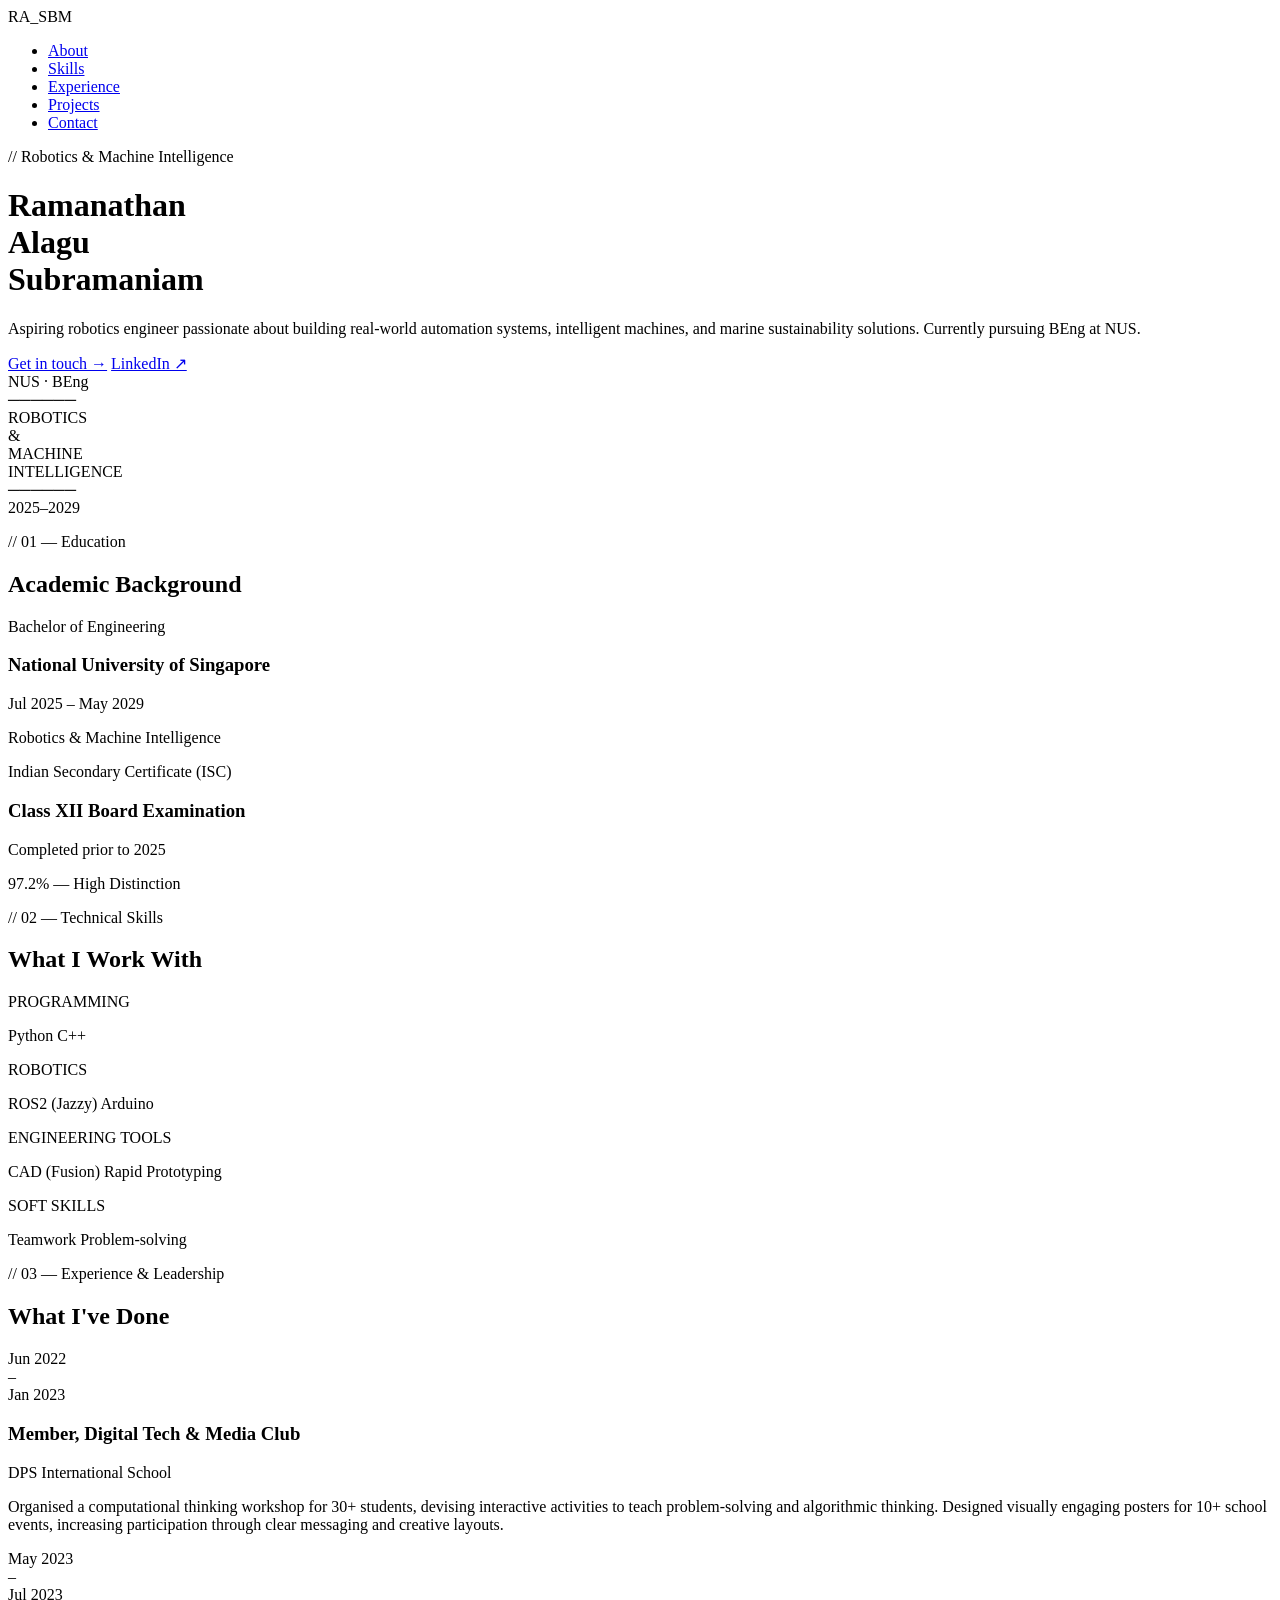
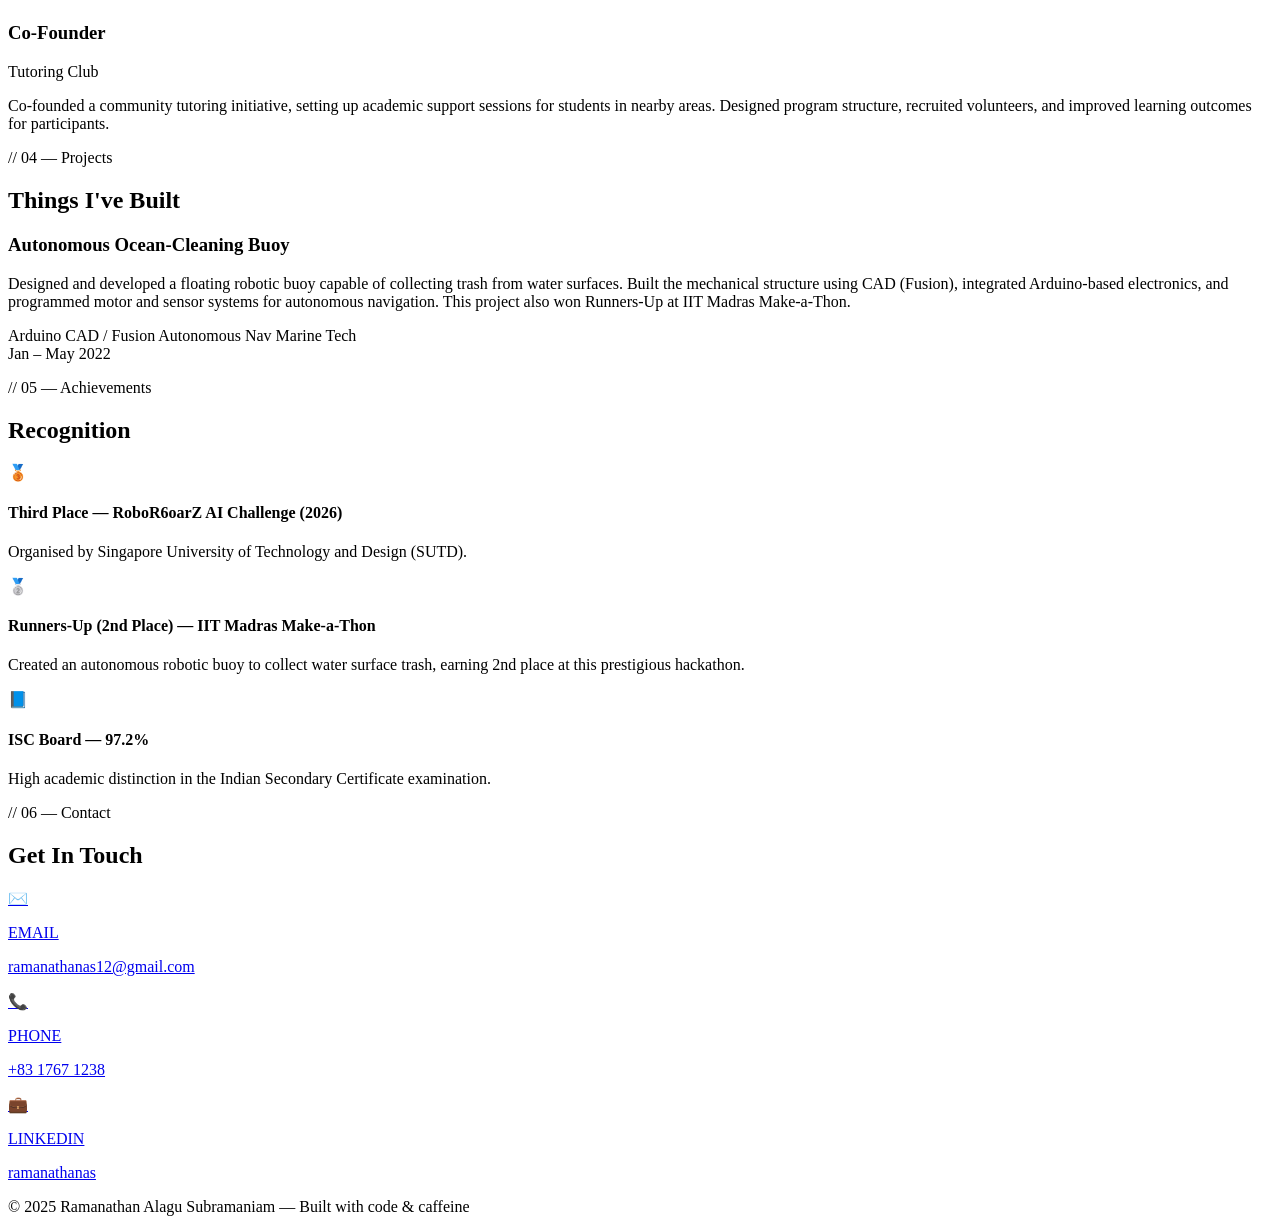
==== index.html @ 25a5ff01 "Update personal information and structure in index.html" ====
<!DOCTYPE html>
<html lang="en">
<head>
<meta charset="UTF-8">
<meta name="viewport" content="width=device-width, initial-scale=1.0">
<title>Ramanathan Alagu Subramaniam</title>
<link href="https://fonts.googleapis.com/css2?family=Space+Mono:wght@400;700&family=Syne:wght@400;700;800&display=swap" rel="stylesheet">
<link rel="stylesheet" href="style.css">
</head>
<body>

<!-- NAV -->
<nav>
  <div class="nav-logo">RA_SBM</div>
  <ul class="nav-links">
    <li><a href="#about">About</a></li>
    <li><a href="#skills">Skills</a></li>
    <li><a href="#experience">Experience</a></li>
    <li><a href="#projects">Projects</a></li>
    <li><a href="#contact">Contact</a></li>
  </ul>
</nav>

<!-- HERO -->
<div class="hero">
  <div class="hero-content">
    <p class="hero-tag">// Robotics & Machine Intelligence</p>
    <h1>Ramanathan<br><span>Alagu</span><br>Subramaniam</h1>
    <p class="hero-desc">Aspiring robotics engineer passionate about building real-world automation systems, intelligent machines, and marine sustainability solutions. Currently pursuing BEng at NUS.</p>
    <div class="hero-cta">
      <a href="mailto:ramanathanas12@gmail.com" class="btn btn-primary">Get in touch →</a>
      <a href="https://www.linkedin.com/in/ramanathanas" target="_blank" class="btn btn-outline">LinkedIn ↗</a>
    </div>
  </div>
  <div class="hero-badge">
    <div class="badge-inner">
      NUS · BEng<br>
      ──────<br>
      ROBOTICS<br>
      &<br>
      MACHINE<br>
      INTELLIGENCE<br>
      ──────<br>
      2025–2029
    </div>
  </div>
</div>

<div class="divider"></div>

<!-- EDUCATION -->
<section id="about" class="reveal">
  <p class="section-label">// 01 — Education</p>
  <h2 class="section-title">Academic Background</h2>
  <div class="edu-cards">
    <div class="edu-card">
      <p class="degree">Bachelor of Engineering</p>
      <h3>National University of Singapore</h3>
      <p class="year">Jul 2025 – May 2029</p>
      <span class="score">Robotics & Machine Intelligence</span>
    </div>
    <div class="edu-card">
      <p class="degree">Indian Secondary Certificate (ISC)</p>
      <h3>Class XII Board Examination</h3>
      <p class="year">Completed prior to 2025</p>
      <span class="score">97.2% — High Distinction</span>
    </div>
  </div>
</section>

<div class="divider"></div>

<!-- SKILLS -->
<section id="skills" class="reveal">
  <p class="section-label">// 02 — Technical Skills</p>
  <h2 class="section-title">What I Work With</h2>
  <div class="skills-grid">
    <div class="skill-card">
      <p class="skill-category">PROGRAMMING</p>
      <div class="skill-items">
        <span class="tag">Python</span>
        <span class="tag">C++</span>
      </div>
    </div>
    <div class="skill-card">
      <p class="skill-category">ROBOTICS</p>
      <div class="skill-items">
        <span class="tag">ROS2 (Jazzy)</span>
        <span class="tag">Arduino</span>
      </div>
    </div>
    <div class="skill-card">
      <p class="skill-category">ENGINEERING TOOLS</p>
      <div class="skill-items">
        <span class="tag">CAD (Fusion)</span>
        <span class="tag">Rapid Prototyping</span>
      </div>
    </div>
    <div class="skill-card">
      <p class="skill-category">SOFT SKILLS</p>
      <div class="skill-items">
        <span class="tag">Teamwork</span>
        <span class="tag">Problem-solving</span>
      </div>
    </div>
  </div>
</section>

<div class="divider"></div>

<!-- EXPERIENCE -->
<section id="experience" class="reveal">
  <p class="section-label">// 03 — Experience & Leadership</p>
  <h2 class="section-title">What I've Done</h2>
  <div class="timeline">

    <div class="timeline-item">
      <div class="timeline-date">Jun 2022<br>–<br>Jan 2023</div>
      <div class="timeline-dot"></div>
      <div class="timeline-card">
        <h3>Member, Digital Tech & Media Club</h3>
        <p class="org">DPS International School</p>
        <p>Organised a computational thinking workshop for 30+ students, devising interactive activities to teach problem-solving and algorithmic thinking. Designed visually engaging posters for 10+ school events, increasing participation through clear messaging and creative layouts.</p>
      </div>
    </div>

    <div class="timeline-item">
      <div class="timeline-date">May 2023<br>–<br>Jul 2023</div>
      <div class="timeline-dot"></div>
      <div class="timeline-card">
        <h3>Co-Founder</h3>
        <p class="org">Tutoring Club</p>
        <p>Co-founded a community tutoring initiative, setting up academic support sessions for students in nearby areas. Designed program structure, recruited volunteers, and improved learning outcomes for participants.</p>
      </div>
    </div>

  </div>
</section>

<div class="divider"></div>

<!-- PROJECTS -->
<section id="projects" class="reveal">
  <p class="section-label">// 04 — Projects</p>
  <h2 class="section-title">Things I've Built</h2>
  <div class="project-card">
    <div>
      <h3>Autonomous Ocean-Cleaning Buoy</h3>
      <p class="project-desc">Designed and developed a floating robotic buoy capable of collecting trash from water surfaces. Built the mechanical structure using CAD (Fusion), integrated Arduino-based electronics, and programmed motor and sensor systems for autonomous navigation. This project also won Runners-Up at IIT Madras Make-a-Thon.</p>
      <div class="skill-items">
        <span class="tag">Arduino</span>
        <span class="tag">CAD / Fusion</span>
        <span class="tag">Autonomous Nav</span>
        <span class="tag">Marine Tech</span>
      </div>
    </div>
    <div class="project-year">Jan – May 2022</div>
  </div>
</section>

<div class="divider"></div>

<!-- ACHIEVEMENTS -->
<section class="reveal">
  <p class="section-label">// 05 — Achievements</p>
  <h2 class="section-title">Recognition</h2>
  <div class="achievements-list">
    <div class="achievement-item">
      <div class="ach-icon">🥉</div>
      <div>
        <h4>Third Place — RoboR6oarZ AI Challenge (2026)</h4>
        <p>Organised by Singapore University of Technology and Design (SUTD).</p>
      </div>
    </div>
    <div class="achievement-item">
      <div class="ach-icon">🥈</div>
      <div>
        <h4>Runners-Up (2nd Place) — IIT Madras Make-a-Thon</h4>
        <p>Created an autonomous robotic buoy to collect water surface trash, earning 2nd place at this prestigious hackathon.</p>
      </div>
    </div>
    <div class="achievement-item">
      <div class="ach-icon">📘</div>
      <div>
        <h4>ISC Board — 97.2%</h4>
        <p>High academic distinction in the Indian Secondary Certificate examination.</p>
      </div>
    </div>
  </div>
</section>

<div class="divider"></div>

<!-- CONTACT -->
<section id="contact" class="reveal">
  <p class="section-label">// 06 — Contact</p>
  <h2 class="section-title">Get In Touch</h2>
  <div class="contact-grid">
    <a href="mailto:ramanathanas12@gmail.com" class="contact-item">
      <div class="contact-icon">✉️</div>
      <div>
        <p class="contact-label">EMAIL</p>
        <p class="contact-value">ramanathanas12@gmail.com</p>
      </div>
    </a>
    <a href="tel:8317671238" class="contact-item">
      <div class="contact-icon">📞</div>
      <div>
        <p class="contact-label">PHONE</p>
        <p class="contact-value">+83 1767 1238</p>
      </div>
    </a>
    <a href="https://www.linkedin.com/in/ramanathanas" target="_blank" class="contact-item">
      <div class="contact-icon">💼</div>
      <div>
        <p class="contact-label">LINKEDIN</p>
        <p class="contact-value">ramanathanas</p>
      </div>
    </a>
  </div>
</section>

<footer>
  <p>© 2025 Ramanathan Alagu Subramaniam — Built with code & caffeine</p>
</footer>

<script src="script.js"></script>
</body>
</html>
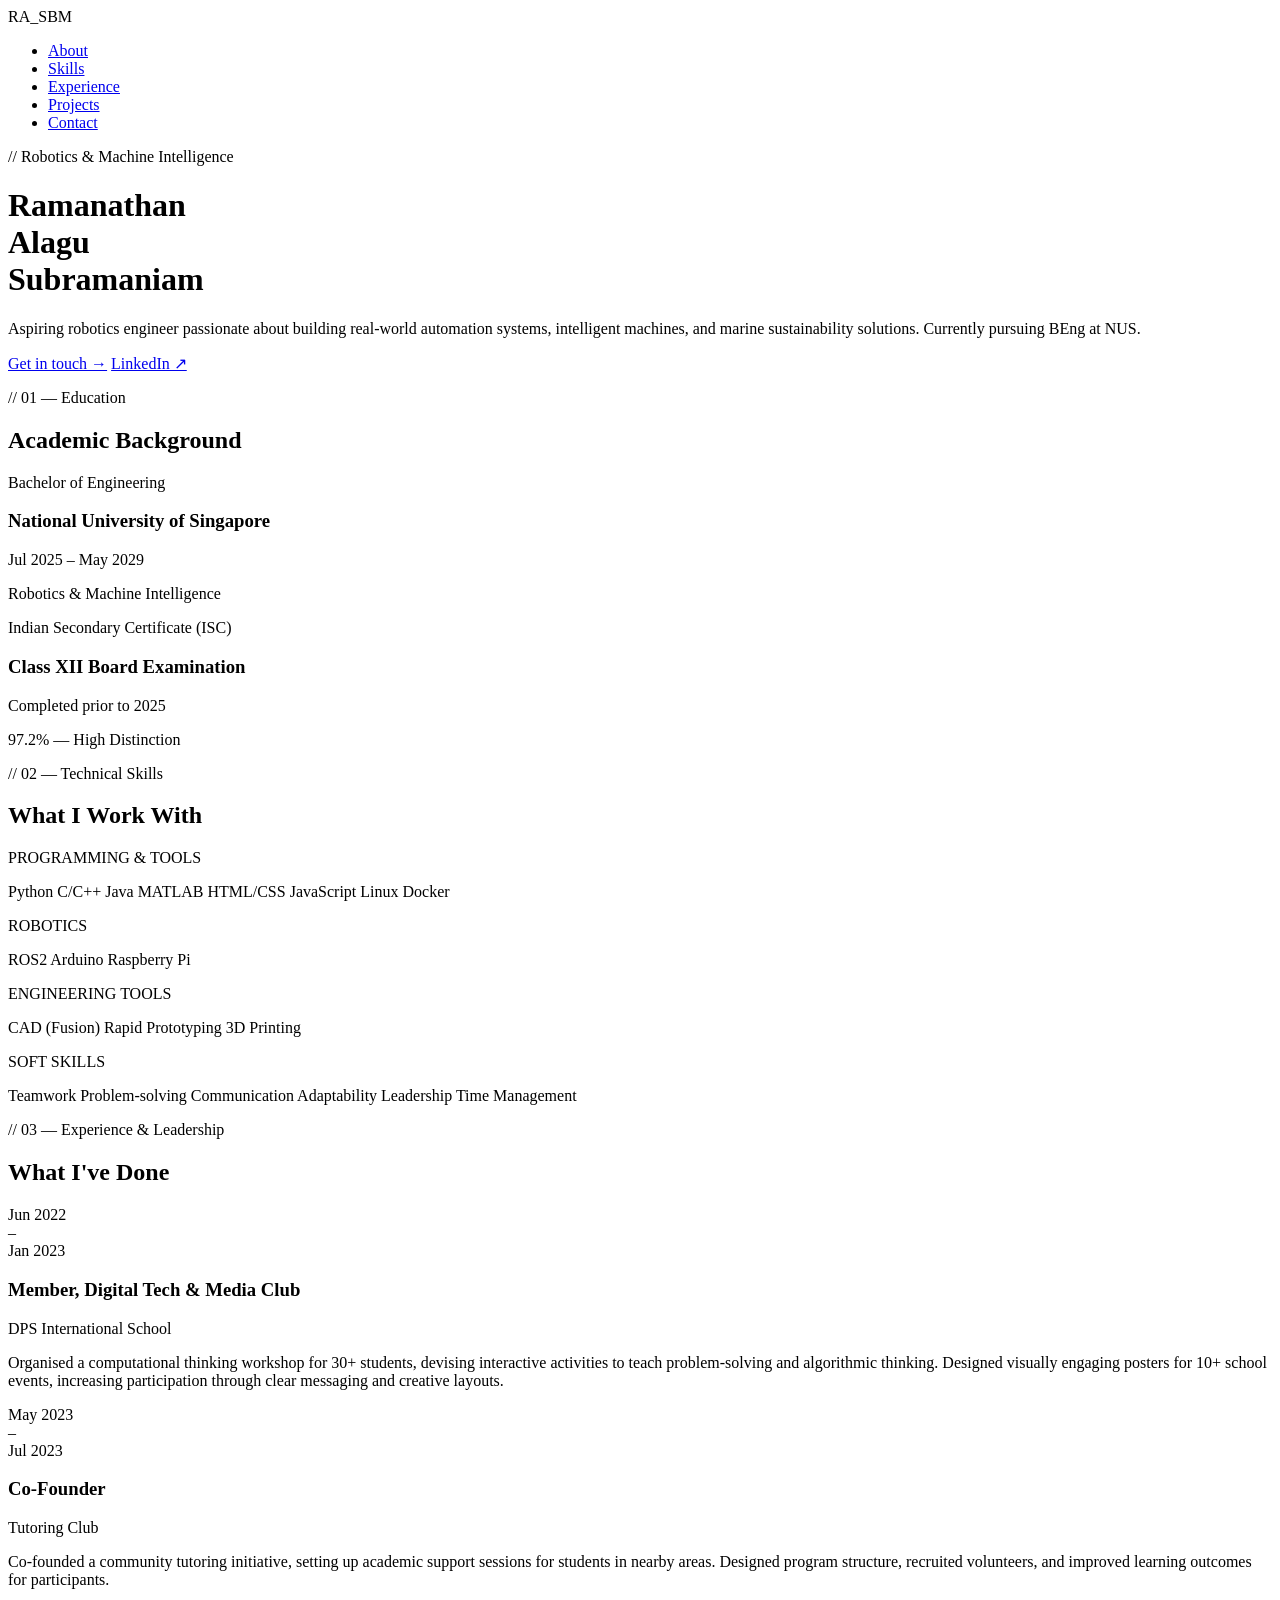
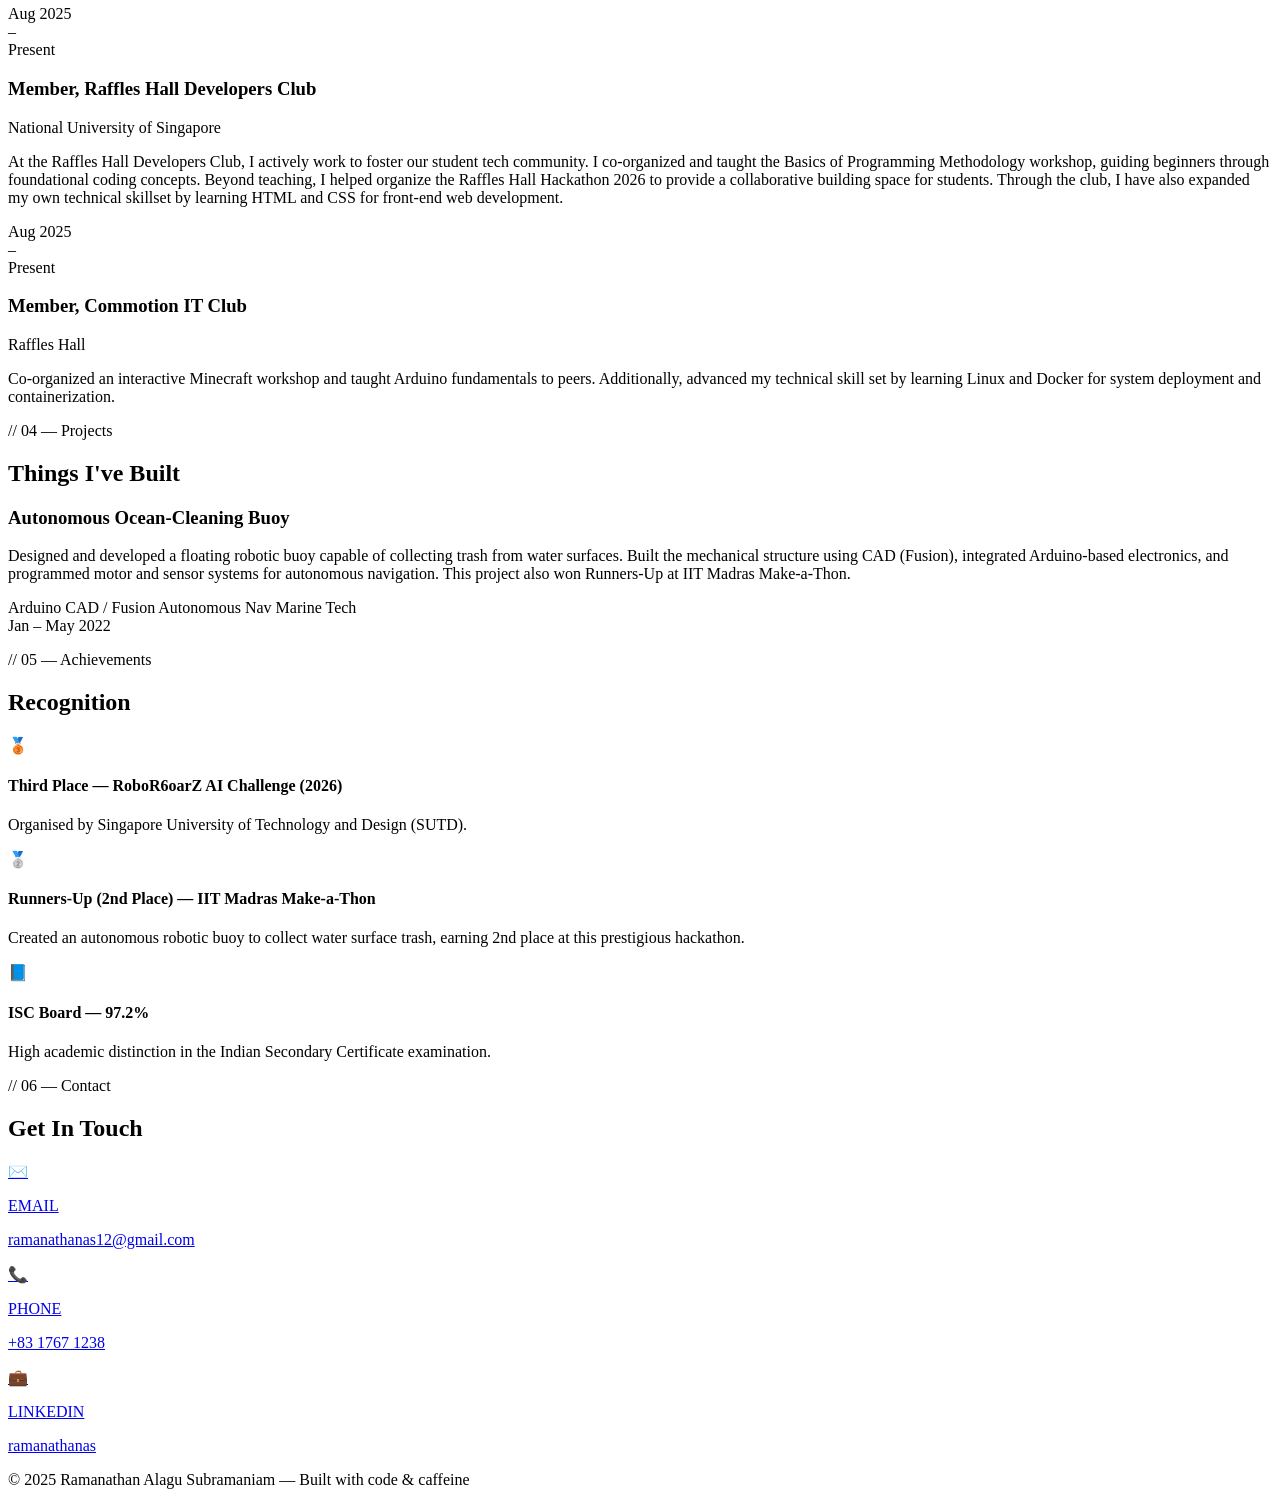
==== commit 3b186985: "added more skills" ====
--- a/index.html
+++ b/index.html
@@ -1,229 +1,268 @@
 <!DOCTYPE html>
 <html lang="en">
+
 <head>
-<meta charset="UTF-8">
-<meta name="viewport" content="width=device-width, initial-scale=1.0">
-<title>Ramanathan Alagu Subramaniam</title>
-<link href="https://fonts.googleapis.com/css2?family=Space+Mono:wght@400;700&family=Syne:wght@400;700;800&display=swap" rel="stylesheet">
-<link rel="stylesheet" href="style.css">
+  <meta charset="UTF-8">
+  <meta name="viewport" content="width=device-width, initial-scale=1.0">
+  <title>Ramanathan Alagu Subramaniam</title>
+  <link
+    href="https://fonts.googleapis.com/css2?family=Space+Mono:wght@400;700&family=Syne:wght@400;700;800&display=swap"
+    rel="stylesheet">
+  <link rel="stylesheet" href="style.css">
 </head>
+
 <body>
 
-<!-- NAV -->
-<nav>
-  <div class="nav-logo">RA_SBM</div>
-  <ul class="nav-links">
-    <li><a href="#about">About</a></li>
-    <li><a href="#skills">Skills</a></li>
-    <li><a href="#experience">Experience</a></li>
-    <li><a href="#projects">Projects</a></li>
-    <li><a href="#contact">Contact</a></li>
-  </ul>
-</nav>
-
-<!-- HERO -->
-<div class="hero">
-  <div class="hero-content">
-    <p class="hero-tag">// Robotics & Machine Intelligence</p>
-    <h1>Ramanathan<br><span>Alagu</span><br>Subramaniam</h1>
-    <p class="hero-desc">Aspiring robotics engineer passionate about building real-world automation systems, intelligent machines, and marine sustainability solutions. Currently pursuing BEng at NUS.</p>
-    <div class="hero-cta">
-      <a href="mailto:ramanathanas12@gmail.com" class="btn btn-primary">Get in touch →</a>
-      <a href="https://www.linkedin.com/in/ramanathanas" target="_blank" class="btn btn-outline">LinkedIn ↗</a>
+  <!-- NAV -->
+  <nav>
+    <div class="nav-logo">RA_SBM</div>
+    <ul class="nav-links">
+      <li><a href="#about">About</a></li>
+      <li><a href="#skills">Skills</a></li>
+      <li><a href="#experience">Experience</a></li>
+      <li><a href="#projects">Projects</a></li>
+      <li><a href="#contact">Contact</a></li>
+    </ul>
+  </nav>
+
+  <!-- HERO -->
+  <div class="hero">
+    <div class="hero-content">
+      <p class="hero-tag">// Robotics & Machine Intelligence</p>
+      <h1>Ramanathan<br><span>Alagu</span><br>Subramaniam</h1>
+      <p class="hero-desc">Aspiring robotics engineer passionate about building real-world automation systems,
+        intelligent machines, and marine sustainability solutions. Currently pursuing BEng at NUS.</p>
+      <div class="hero-cta">
+        <a href="mailto:ramanathanas12@gmail.com" class="btn btn-primary">Get in touch →</a>
+        <a href="https://www.linkedin.com/in/ramanathanas" target="_blank" class="btn btn-outline">LinkedIn ↗</a>
+      </div>
     </div>
   </div>
-  <div class="hero-badge">
-    <div class="badge-inner">
-      NUS · BEng<br>
-      ──────<br>
-      ROBOTICS<br>
-      &<br>
-      MACHINE<br>
-      INTELLIGENCE<br>
-      ──────<br>
-      2025–2029
-    </div>
-  </div>
-</div>
-
-<div class="divider"></div>
-
-<!-- EDUCATION -->
-<section id="about" class="reveal">
-  <p class="section-label">// 01 — Education</p>
-  <h2 class="section-title">Academic Background</h2>
-  <div class="edu-cards">
-    <div class="edu-card">
-      <p class="degree">Bachelor of Engineering</p>
-      <h3>National University of Singapore</h3>
-      <p class="year">Jul 2025 – May 2029</p>
-      <span class="score">Robotics & Machine Intelligence</span>
-    </div>
-    <div class="edu-card">
-      <p class="degree">Indian Secondary Certificate (ISC)</p>
-      <h3>Class XII Board Examination</h3>
-      <p class="year">Completed prior to 2025</p>
-      <span class="score">97.2% — High Distinction</span>
-    </div>
-  </div>
-</section>
-
-<div class="divider"></div>
-
-<!-- SKILLS -->
-<section id="skills" class="reveal">
-  <p class="section-label">// 02 — Technical Skills</p>
-  <h2 class="section-title">What I Work With</h2>
-  <div class="skills-grid">
-    <div class="skill-card">
-      <p class="skill-category">PROGRAMMING</p>
-      <div class="skill-items">
-        <span class="tag">Python</span>
-        <span class="tag">C++</span>
-      </div>
-    </div>
-    <div class="skill-card">
-      <p class="skill-category">ROBOTICS</p>
-      <div class="skill-items">
-        <span class="tag">ROS2 (Jazzy)</span>
-        <span class="tag">Arduino</span>
-      </div>
-    </div>
-    <div class="skill-card">
-      <p class="skill-category">ENGINEERING TOOLS</p>
-      <div class="skill-items">
-        <span class="tag">CAD (Fusion)</span>
-        <span class="tag">Rapid Prototyping</span>
-      </div>
-    </div>
-    <div class="skill-card">
-      <p class="skill-category">SOFT SKILLS</p>
-      <div class="skill-items">
-        <span class="tag">Teamwork</span>
-        <span class="tag">Problem-solving</span>
-      </div>
-    </div>
-  </div>
-</section>
-
-<div class="divider"></div>
-
-<!-- EXPERIENCE -->
-<section id="experience" class="reveal">
-  <p class="section-label">// 03 — Experience & Leadership</p>
-  <h2 class="section-title">What I've Done</h2>
-  <div class="timeline">
-
-    <div class="timeline-item">
-      <div class="timeline-date">Jun 2022<br>–<br>Jan 2023</div>
-      <div class="timeline-dot"></div>
-      <div class="timeline-card">
-        <h3>Member, Digital Tech & Media Club</h3>
-        <p class="org">DPS International School</p>
-        <p>Organised a computational thinking workshop for 30+ students, devising interactive activities to teach problem-solving and algorithmic thinking. Designed visually engaging posters for 10+ school events, increasing participation through clear messaging and creative layouts.</p>
-      </div>
-    </div>
-
-    <div class="timeline-item">
-      <div class="timeline-date">May 2023<br>–<br>Jul 2023</div>
-      <div class="timeline-dot"></div>
-      <div class="timeline-card">
-        <h3>Co-Founder</h3>
-        <p class="org">Tutoring Club</p>
-        <p>Co-founded a community tutoring initiative, setting up academic support sessions for students in nearby areas. Designed program structure, recruited volunteers, and improved learning outcomes for participants.</p>
-      </div>
-    </div>
-
-  </div>
-</section>
-
-<div class="divider"></div>
-
-<!-- PROJECTS -->
-<section id="projects" class="reveal">
-  <p class="section-label">// 04 — Projects</p>
-  <h2 class="section-title">Things I've Built</h2>
-  <div class="project-card">
-    <div>
-      <h3>Autonomous Ocean-Cleaning Buoy</h3>
-      <p class="project-desc">Designed and developed a floating robotic buoy capable of collecting trash from water surfaces. Built the mechanical structure using CAD (Fusion), integrated Arduino-based electronics, and programmed motor and sensor systems for autonomous navigation. This project also won Runners-Up at IIT Madras Make-a-Thon.</p>
-      <div class="skill-items">
-        <span class="tag">Arduino</span>
-        <span class="tag">CAD / Fusion</span>
-        <span class="tag">Autonomous Nav</span>
-        <span class="tag">Marine Tech</span>
-      </div>
-    </div>
-    <div class="project-year">Jan – May 2022</div>
-  </div>
-</section>
-
-<div class="divider"></div>
-
-<!-- ACHIEVEMENTS -->
-<section class="reveal">
-  <p class="section-label">// 05 — Achievements</p>
-  <h2 class="section-title">Recognition</h2>
-  <div class="achievements-list">
-    <div class="achievement-item">
-      <div class="ach-icon">🥉</div>
+
+  <div class="divider"></div>
+
+  <!-- EDUCATION -->
+  <section id="about" class="reveal">
+    <p class="section-label">// 01 — Education</p>
+    <h2 class="section-title">Academic Background</h2>
+    <div class="edu-cards">
+      <div class="edu-card">
+        <p class="degree">Bachelor of Engineering</p>
+        <h3>National University of Singapore</h3>
+        <p class="year">Jul 2025 – May 2029</p>
+        <span class="score">Robotics & Machine Intelligence</span>
+      </div>
+      <div class="edu-card">
+        <p class="degree">Indian Secondary Certificate (ISC)</p>
+        <h3>Class XII Board Examination</h3>
+        <p class="year">Completed prior to 2025</p>
+        <span class="score">97.2% — High Distinction</span>
+      </div>
+    </div>
+  </section>
+
+  <div class="divider"></div>
+
+  <!-- SKILLS -->
+  <section id="skills" class="reveal">
+    <p class="section-label">// 02 — Technical Skills</p>
+    <h2 class="section-title">What I Work With</h2>
+    <div class="skills-grid">
+      <div class="skill-card">
+        <p class="skill-category">PROGRAMMING & TOOLS</p>
+        <div class="skill-items">
+          <span class="tag">Python</span>
+          <span class="tag">C/C++</span>
+          <span class="tag">Java</span>
+          <span class="tag">MATLAB</span>
+          <span class="tag">HTML/CSS</span>
+          <span class="tag">JavaScript</span>
+          <span class="tag">Linux</span>
+          <span class="tag">Docker</span>
+        </div>
+      </div>
+      <div class="skill-card">
+        <p class="skill-category">ROBOTICS</p>
+        <div class="skill-items">
+          <span class="tag">ROS2</span>
+          <span class="tag">Arduino</span>
+          <span class="tag">Raspberry Pi</span>
+        </div>
+      </div>
+      <div class="skill-card">
+        <p class="skill-category">ENGINEERING TOOLS</p>
+        <div class="skill-items">
+          <span class="tag">CAD (Fusion)</span>
+          <span class="tag">Rapid Prototyping</span>
+          <span class="tag">3D Printing</span>
+        </div>
+      </div>
+      <div class="skill-card">
+        <p class="skill-category">SOFT SKILLS</p>
+        <div class="skill-items">
+          <span class="tag">Teamwork</span>
+          <span class="tag">Problem-solving</span>
+          <span class="tag">Communication</span>
+          <span class="tag">Adaptability</span>
+          <span class="tag">Leadership</span>
+          <span class="tag">Time Management</span>
+        </div>
+      </div>
+    </div>
+  </section>
+
+  <div class="divider"></div>
+
+  <!-- EXPERIENCE -->
+  <section id="experience" class="reveal">
+    <p class="section-label">// 03 — Experience & Leadership</p>
+    <h2 class="section-title">What I've Done</h2>
+    <div class="timeline">
+
+      <div class="timeline-item">
+        <div class="timeline-date">Jun 2022<br>–<br>Jan 2023</div>
+        <div class="timeline-dot"></div>
+        <div class="timeline-card">
+          <h3>Member, Digital Tech & Media Club</h3>
+          <p class="org">DPS International School</p>
+          <p>Organised a computational thinking workshop for 30+ students, devising interactive activities to teach
+            problem-solving and algorithmic thinking. Designed visually engaging posters for 10+ school events,
+            increasing participation through clear messaging and creative layouts.</p>
+        </div>
+      </div>
+
+      <div class="timeline-item">
+        <div class="timeline-date">May 2023<br>–<br>Jul 2023</div>
+        <div class="timeline-dot"></div>
+        <div class="timeline-card">
+          <h3>Co-Founder</h3>
+          <p class="org">Tutoring Club</p>
+          <p>Co-founded a community tutoring initiative, setting up academic support sessions for students in nearby
+            areas. Designed program structure, recruited volunteers, and improved learning outcomes for participants.
+          </p>
+        </div>
+      </div>
+
+      <div class="timeline-item">
+        <div class="timeline-date">Aug 2025<br>–<br>Present</div>
+        <div class="timeline-dot"></div>
+        <div class="timeline-card">
+          <h3>Member, Raffles Hall Developers Club</h3>
+          <p class="org">National University of Singapore</p>
+          <p>At the Raffles Hall Developers Club, I actively work to foster our student tech community. I co-organized
+            and taught the Basics of Programming Methodology workshop, guiding beginners through foundational coding
+            concepts. Beyond teaching, I helped organize the Raffles Hall Hackathon 2026 to provide a collaborative
+            building space for students. Through the club, I have also expanded my own technical skillset by learning
+            HTML and CSS for front-end web development.</p>
+        </div>
+      </div>
+
+      <div class="timeline-item">
+        <div class="timeline-date">Aug 2025<br>–<br>Present</div>
+        <div class="timeline-dot"></div>
+        <div class="timeline-card">
+          <h3>Member, Commotion IT Club</h3>
+          <p class="org">Raffles Hall</p>
+          <p>Co-organized an interactive Minecraft workshop and taught Arduino fundamentals to peers. Additionally,
+            advanced my technical skill set by learning Linux and Docker for system deployment and containerization.</p>
+        </div>
+      </div>
+
+    </div>
+  </section>
+
+  <div class="divider"></div>
+
+  <!-- PROJECTS -->
+  <section id="projects" class="reveal">
+    <p class="section-label">// 04 — Projects</p>
+    <h2 class="section-title">Things I've Built</h2>
+    <div class="project-card">
       <div>
-        <h4>Third Place — RoboR6oarZ AI Challenge (2026)</h4>
-        <p>Organised by Singapore University of Technology and Design (SUTD).</p>
-      </div>
-    </div>
-    <div class="achievement-item">
-      <div class="ach-icon">🥈</div>
-      <div>
-        <h4>Runners-Up (2nd Place) — IIT Madras Make-a-Thon</h4>
-        <p>Created an autonomous robotic buoy to collect water surface trash, earning 2nd place at this prestigious hackathon.</p>
-      </div>
-    </div>
-    <div class="achievement-item">
-      <div class="ach-icon">📘</div>
-      <div>
-        <h4>ISC Board — 97.2%</h4>
-        <p>High academic distinction in the Indian Secondary Certificate examination.</p>
-      </div>
-    </div>
-  </div>
-</section>
-
-<div class="divider"></div>
-
-<!-- CONTACT -->
-<section id="contact" class="reveal">
-  <p class="section-label">// 06 — Contact</p>
-  <h2 class="section-title">Get In Touch</h2>
-  <div class="contact-grid">
-    <a href="mailto:ramanathanas12@gmail.com" class="contact-item">
-      <div class="contact-icon">✉️</div>
-      <div>
-        <p class="contact-label">EMAIL</p>
-        <p class="contact-value">ramanathanas12@gmail.com</p>
-      </div>
-    </a>
-    <a href="tel:8317671238" class="contact-item">
-      <div class="contact-icon">📞</div>
-      <div>
-        <p class="contact-label">PHONE</p>
-        <p class="contact-value">+83 1767 1238</p>
-      </div>
-    </a>
-    <a href="https://www.linkedin.com/in/ramanathanas" target="_blank" class="contact-item">
-      <div class="contact-icon">💼</div>
-      <div>
-        <p class="contact-label">LINKEDIN</p>
-        <p class="contact-value">ramanathanas</p>
-      </div>
-    </a>
-  </div>
-</section>
-
-<footer>
-  <p>© 2025 Ramanathan Alagu Subramaniam — Built with code & caffeine</p>
-</footer>
-
-<script src="script.js"></script>
+        <h3>Autonomous Ocean-Cleaning Buoy</h3>
+        <p class="project-desc">Designed and developed a floating robotic buoy capable of collecting trash from water
+          surfaces. Built the mechanical structure using CAD (Fusion), integrated Arduino-based electronics, and
+          programmed motor and sensor systems for autonomous navigation. This project also won Runners-Up at IIT Madras
+          Make-a-Thon.</p>
+        <div class="skill-items">
+          <span class="tag">Arduino</span>
+          <span class="tag">CAD / Fusion</span>
+          <span class="tag">Autonomous Nav</span>
+          <span class="tag">Marine Tech</span>
+        </div>
+      </div>
+      <div class="project-year">Jan – May 2022</div>
+    </div>
+  </section>
+
+  <div class="divider"></div>
+
+  <!-- ACHIEVEMENTS -->
+  <section class="reveal">
+    <p class="section-label">// 05 — Achievements</p>
+    <h2 class="section-title">Recognition</h2>
+    <div class="achievements-list">
+      <div class="achievement-item">
+        <div class="ach-icon">🥉</div>
+        <div>
+          <h4>Third Place — RoboR6oarZ AI Challenge (2026)</h4>
+          <p>Organised by Singapore University of Technology and Design (SUTD).</p>
+        </div>
+      </div>
+      <div class="achievement-item">
+        <div class="ach-icon">🥈</div>
+        <div>
+          <h4>Runners-Up (2nd Place) — IIT Madras Make-a-Thon</h4>
+          <p>Created an autonomous robotic buoy to collect water surface trash, earning 2nd place at this prestigious
+            hackathon.</p>
+        </div>
+      </div>
+      <div class="achievement-item">
+        <div class="ach-icon">📘</div>
+        <div>
+          <h4>ISC Board — 97.2%</h4>
+          <p>High academic distinction in the Indian Secondary Certificate examination.</p>
+        </div>
+      </div>
+    </div>
+  </section>
+
+  <div class="divider"></div>
+
+  <!-- CONTACT -->
+  <section id="contact" class="reveal">
+    <p class="section-label">// 06 — Contact</p>
+    <h2 class="section-title">Get In Touch</h2>
+    <div class="contact-grid">
+      <a href="mailto:ramanathanas12@gmail.com" class="contact-item">
+        <div class="contact-icon">✉️</div>
+        <div>
+          <p class="contact-label">EMAIL</p>
+          <p class="contact-value">ramanathanas12@gmail.com</p>
+        </div>
+      </a>
+      <a href="tel:8317671238" class="contact-item">
+        <div class="contact-icon">📞</div>
+        <div>
+          <p class="contact-label">PHONE</p>
+          <p class="contact-value">+83 1767 1238</p>
+        </div>
+      </a>
+      <a href="https://www.linkedin.com/in/ramanathanas" target="_blank" class="contact-item">
+        <div class="contact-icon">💼</div>
+        <div>
+          <p class="contact-label">LINKEDIN</p>
+          <p class="contact-value">ramanathanas</p>
+        </div>
+      </a>
+    </div>
+  </section>
+
+  <footer>
+    <p>© 2025 Ramanathan Alagu Subramaniam — Built with code & caffeine</p>
+  </footer>
+
+  <script src="script.js"></script>
 </body>
-</html>
+
+</html>
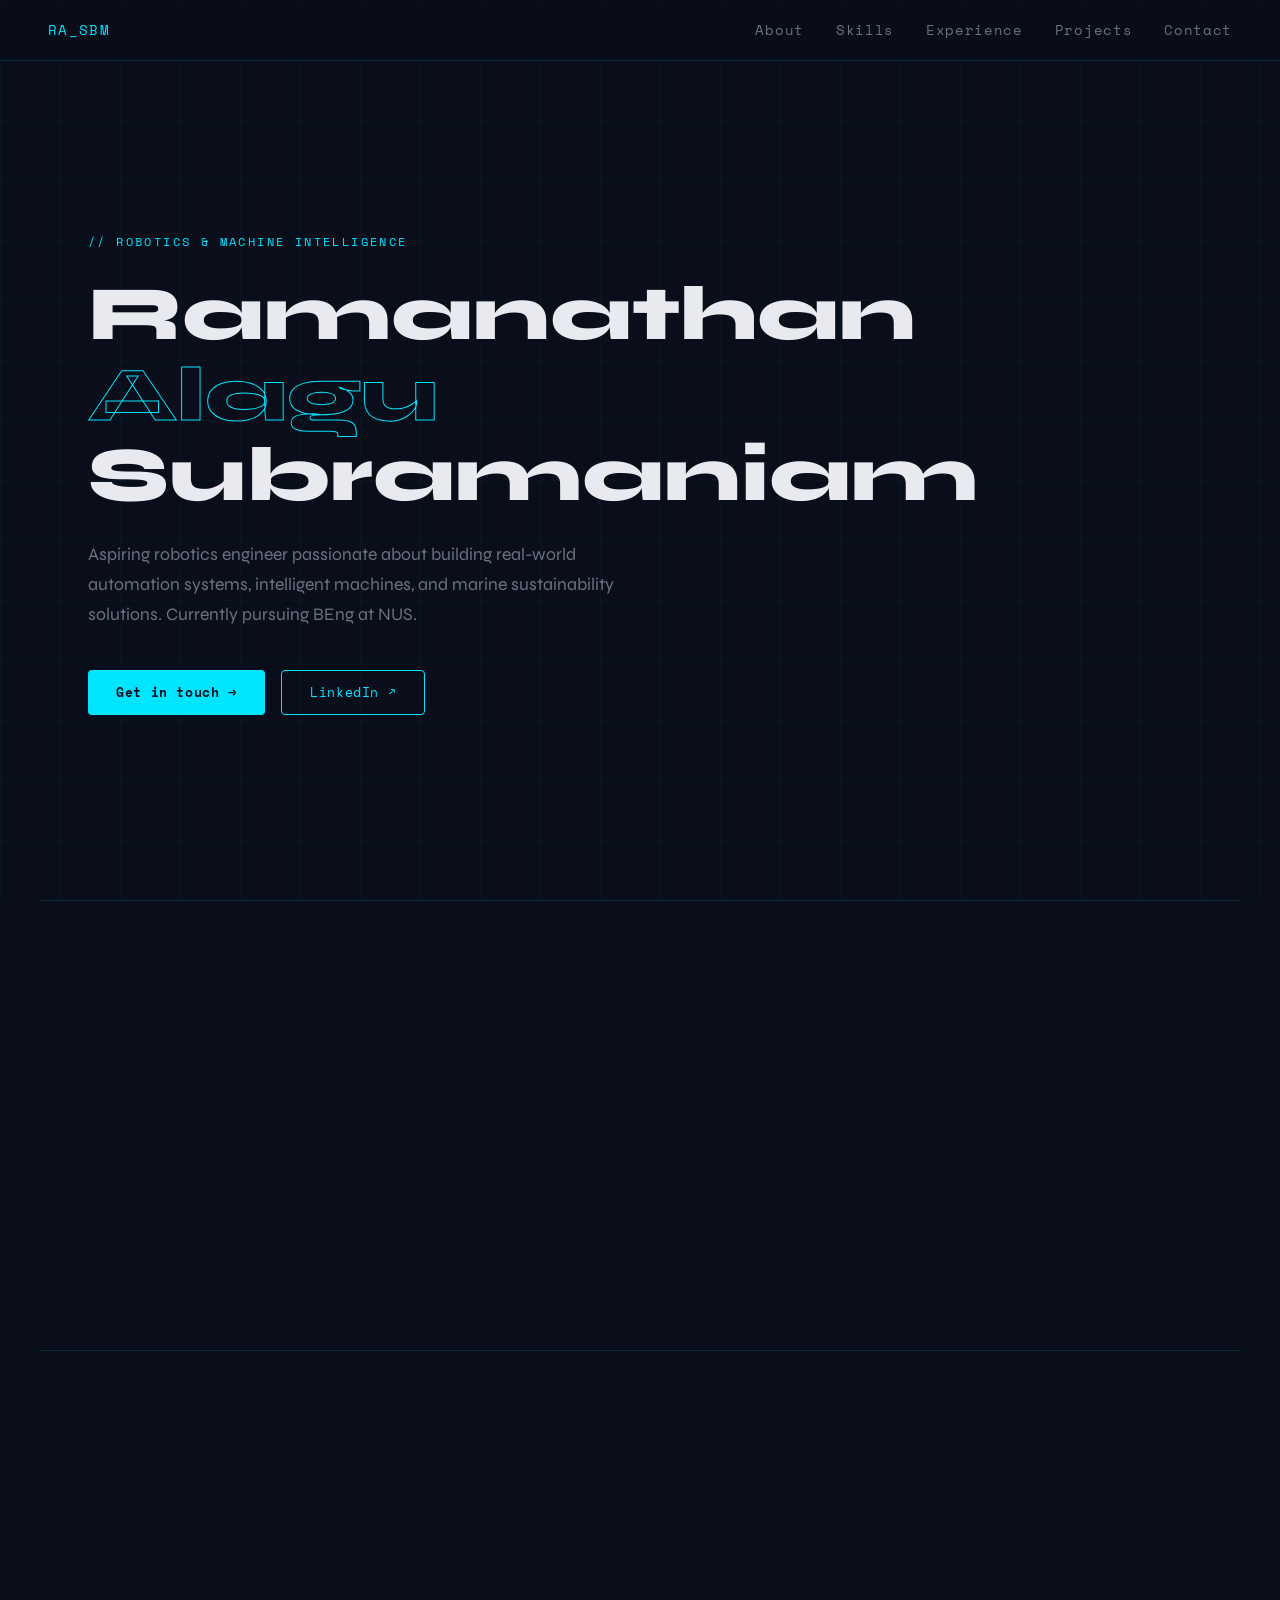
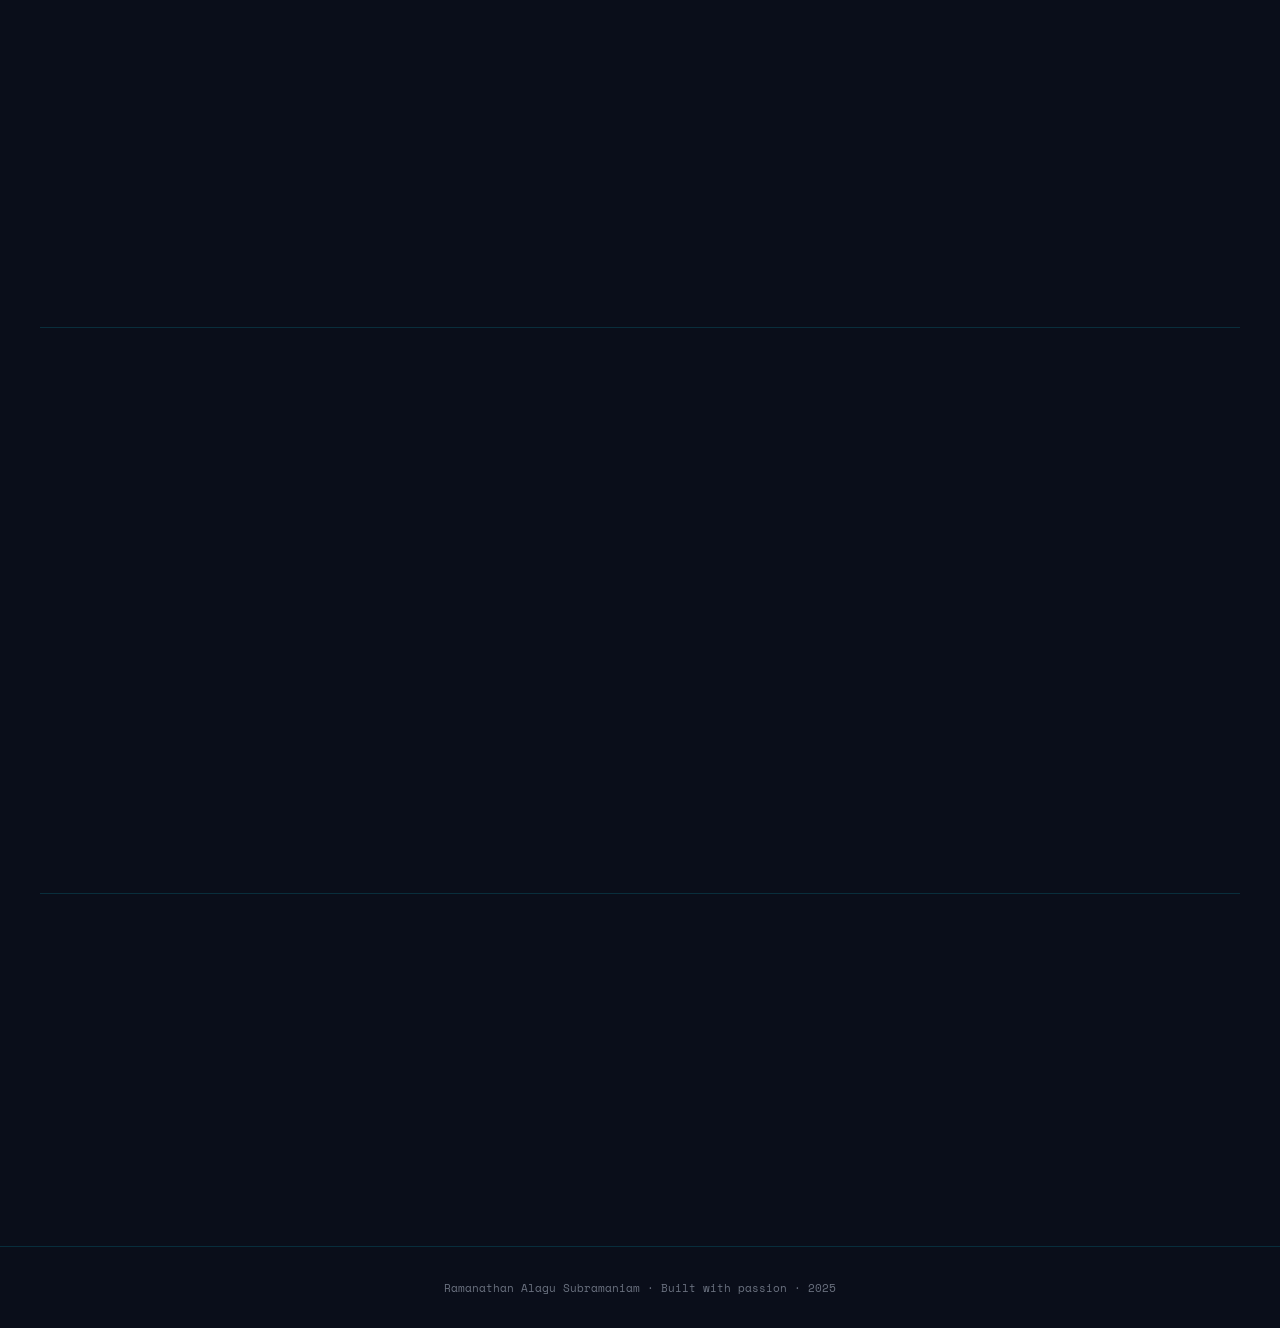
==== commit 3a6d5e83: "updated website" ====
--- a/index.html
+++ b/index.html
@@ -1,268 +1,262 @@
 <!DOCTYPE html>
 <html lang="en">
-
 <head>
-  <meta charset="UTF-8">
-  <meta name="viewport" content="width=device-width, initial-scale=1.0">
-  <title>Ramanathan Alagu Subramaniam</title>
-  <link
-    href="https://fonts.googleapis.com/css2?family=Space+Mono:wght@400;700&family=Syne:wght@400;700;800&display=swap"
-    rel="stylesheet">
-  <link rel="stylesheet" href="style.css">
+<meta charset="UTF-8">
+<meta name="viewport" content="width=device-width, initial-scale=1.0">
+<title>Ramanathan Alagu Subramaniam</title>
+<link href="https://fonts.googleapis.com/css2?family=Space+Mono:wght@400;700&family=Syne:wght@400;700;800&display=swap" rel="stylesheet">
+<link rel="stylesheet" href="style.css">
 </head>
-
 <body>
 
-  <!-- NAV -->
-  <nav>
-    <div class="nav-logo">RA_SBM</div>
-    <ul class="nav-links">
-      <li><a href="#about">About</a></li>
-      <li><a href="#skills">Skills</a></li>
-      <li><a href="#experience">Experience</a></li>
-      <li><a href="#projects">Projects</a></li>
-      <li><a href="#contact">Contact</a></li>
-    </ul>
-  </nav>
-
-  <!-- HERO -->
-  <div class="hero">
-    <div class="hero-content">
-      <p class="hero-tag">// Robotics & Machine Intelligence</p>
-      <h1>Ramanathan<br><span>Alagu</span><br>Subramaniam</h1>
-      <p class="hero-desc">Aspiring robotics engineer passionate about building real-world automation systems,
-        intelligent machines, and marine sustainability solutions. Currently pursuing BEng at NUS.</p>
-      <div class="hero-cta">
-        <a href="mailto:ramanathanas12@gmail.com" class="btn btn-primary">Get in touch →</a>
-        <a href="https://www.linkedin.com/in/ramanathanas" target="_blank" class="btn btn-outline">LinkedIn ↗</a>
-      </div>
-    </div>
-  </div>
-
-  <div class="divider"></div>
-
-  <!-- EDUCATION -->
-  <section id="about" class="reveal">
-    <p class="section-label">// 01 — Education</p>
-    <h2 class="section-title">Academic Background</h2>
-    <div class="edu-cards">
-      <div class="edu-card">
-        <p class="degree">Bachelor of Engineering</p>
-        <h3>National University of Singapore</h3>
-        <p class="year">Jul 2025 – May 2029</p>
-        <span class="score">Robotics & Machine Intelligence</span>
-      </div>
-      <div class="edu-card">
-        <p class="degree">Indian Secondary Certificate (ISC)</p>
-        <h3>Class XII Board Examination</h3>
-        <p class="year">Completed prior to 2025</p>
-        <span class="score">97.2% — High Distinction</span>
-      </div>
-    </div>
-  </section>
-
-  <div class="divider"></div>
-
-  <!-- SKILLS -->
-  <section id="skills" class="reveal">
-    <p class="section-label">// 02 — Technical Skills</p>
-    <h2 class="section-title">What I Work With</h2>
-    <div class="skills-grid">
-      <div class="skill-card">
-        <p class="skill-category">PROGRAMMING & TOOLS</p>
-        <div class="skill-items">
-          <span class="tag">Python</span>
-          <span class="tag">C/C++</span>
-          <span class="tag">Java</span>
-          <span class="tag">MATLAB</span>
-          <span class="tag">HTML/CSS</span>
-          <span class="tag">JavaScript</span>
-          <span class="tag">Linux</span>
-          <span class="tag">Docker</span>
-        </div>
-      </div>
-      <div class="skill-card">
-        <p class="skill-category">ROBOTICS</p>
-        <div class="skill-items">
-          <span class="tag">ROS2</span>
-          <span class="tag">Arduino</span>
-          <span class="tag">Raspberry Pi</span>
-        </div>
-      </div>
-      <div class="skill-card">
-        <p class="skill-category">ENGINEERING TOOLS</p>
-        <div class="skill-items">
-          <span class="tag">CAD (Fusion)</span>
-          <span class="tag">Rapid Prototyping</span>
-          <span class="tag">3D Printing</span>
-        </div>
-      </div>
-      <div class="skill-card">
-        <p class="skill-category">SOFT SKILLS</p>
-        <div class="skill-items">
-          <span class="tag">Teamwork</span>
-          <span class="tag">Problem-solving</span>
-          <span class="tag">Communication</span>
-          <span class="tag">Adaptability</span>
-          <span class="tag">Leadership</span>
-          <span class="tag">Time Management</span>
-        </div>
-      </div>
-    </div>
-  </section>
-
-  <div class="divider"></div>
-
-  <!-- EXPERIENCE -->
-  <section id="experience" class="reveal">
-    <p class="section-label">// 03 — Experience & Leadership</p>
-    <h2 class="section-title">What I've Done</h2>
-    <div class="timeline">
-
-      <div class="timeline-item">
-        <div class="timeline-date">Jun 2022<br>–<br>Jan 2023</div>
-        <div class="timeline-dot"></div>
-        <div class="timeline-card">
-          <h3>Member, Digital Tech & Media Club</h3>
-          <p class="org">DPS International School</p>
-          <p>Organised a computational thinking workshop for 30+ students, devising interactive activities to teach
-            problem-solving and algorithmic thinking. Designed visually engaging posters for 10+ school events,
-            increasing participation through clear messaging and creative layouts.</p>
-        </div>
-      </div>
-
-      <div class="timeline-item">
-        <div class="timeline-date">May 2023<br>–<br>Jul 2023</div>
-        <div class="timeline-dot"></div>
-        <div class="timeline-card">
-          <h3>Co-Founder</h3>
-          <p class="org">Tutoring Club</p>
-          <p>Co-founded a community tutoring initiative, setting up academic support sessions for students in nearby
-            areas. Designed program structure, recruited volunteers, and improved learning outcomes for participants.
-          </p>
-        </div>
-      </div>
-
-      <div class="timeline-item">
-        <div class="timeline-date">Aug 2025<br>–<br>Present</div>
-        <div class="timeline-dot"></div>
-        <div class="timeline-card">
-          <h3>Member, Raffles Hall Developers Club</h3>
-          <p class="org">National University of Singapore</p>
-          <p>At the Raffles Hall Developers Club, I actively work to foster our student tech community. I co-organized
-            and taught the Basics of Programming Methodology workshop, guiding beginners through foundational coding
-            concepts. Beyond teaching, I helped organize the Raffles Hall Hackathon 2026 to provide a collaborative
-            building space for students. Through the club, I have also expanded my own technical skillset by learning
-            HTML and CSS for front-end web development.</p>
-        </div>
-      </div>
-
-      <div class="timeline-item">
-        <div class="timeline-date">Aug 2025<br>–<br>Present</div>
-        <div class="timeline-dot"></div>
-        <div class="timeline-card">
-          <h3>Member, Commotion IT Club</h3>
-          <p class="org">Raffles Hall</p>
-          <p>Co-organized an interactive Minecraft workshop and taught Arduino fundamentals to peers. Additionally,
-            advanced my technical skill set by learning Linux and Docker for system deployment and containerization.</p>
-        </div>
-      </div>
-
-    </div>
-  </section>
-
-  <div class="divider"></div>
-
-  <!-- PROJECTS -->
-  <section id="projects" class="reveal">
-    <p class="section-label">// 04 — Projects</p>
-    <h2 class="section-title">Things I've Built</h2>
-    <div class="project-card">
-      <div>
-        <h3>Autonomous Ocean-Cleaning Buoy</h3>
-        <p class="project-desc">Designed and developed a floating robotic buoy capable of collecting trash from water
-          surfaces. Built the mechanical structure using CAD (Fusion), integrated Arduino-based electronics, and
-          programmed motor and sensor systems for autonomous navigation. This project also won Runners-Up at IIT Madras
-          Make-a-Thon.</p>
-        <div class="skill-items">
-          <span class="tag">Arduino</span>
-          <span class="tag">CAD / Fusion</span>
-          <span class="tag">Autonomous Nav</span>
-          <span class="tag">Marine Tech</span>
-        </div>
-      </div>
-      <div class="project-year">Jan – May 2022</div>
-    </div>
-  </section>
-
-  <div class="divider"></div>
-
-  <!-- ACHIEVEMENTS -->
-  <section class="reveal">
-    <p class="section-label">// 05 — Achievements</p>
-    <h2 class="section-title">Recognition</h2>
-    <div class="achievements-list">
-      <div class="achievement-item">
-        <div class="ach-icon">🥉</div>
-        <div>
-          <h4>Third Place — RoboR6oarZ AI Challenge (2026)</h4>
-          <p>Organised by Singapore University of Technology and Design (SUTD).</p>
-        </div>
-      </div>
-      <div class="achievement-item">
-        <div class="ach-icon">🥈</div>
-        <div>
-          <h4>Runners-Up (2nd Place) — IIT Madras Make-a-Thon</h4>
-          <p>Created an autonomous robotic buoy to collect water surface trash, earning 2nd place at this prestigious
-            hackathon.</p>
-        </div>
-      </div>
-      <div class="achievement-item">
-        <div class="ach-icon">📘</div>
-        <div>
-          <h4>ISC Board — 97.2%</h4>
-          <p>High academic distinction in the Indian Secondary Certificate examination.</p>
-        </div>
-      </div>
-    </div>
-  </section>
-
-  <div class="divider"></div>
-
-  <!-- CONTACT -->
-  <section id="contact" class="reveal">
-    <p class="section-label">// 06 — Contact</p>
-    <h2 class="section-title">Get In Touch</h2>
-    <div class="contact-grid">
-      <a href="mailto:ramanathanas12@gmail.com" class="contact-item">
-        <div class="contact-icon">✉️</div>
-        <div>
-          <p class="contact-label">EMAIL</p>
-          <p class="contact-value">ramanathanas12@gmail.com</p>
-        </div>
-      </a>
-      <a href="tel:8317671238" class="contact-item">
-        <div class="contact-icon">📞</div>
-        <div>
-          <p class="contact-label">PHONE</p>
-          <p class="contact-value">+83 1767 1238</p>
-        </div>
-      </a>
-      <a href="https://www.linkedin.com/in/ramanathanas" target="_blank" class="contact-item">
-        <div class="contact-icon">💼</div>
-        <div>
-          <p class="contact-label">LINKEDIN</p>
-          <p class="contact-value">ramanathanas</p>
-        </div>
-      </a>
-    </div>
-  </section>
-
-  <footer>
-    <p>© 2025 Ramanathan Alagu Subramaniam — Built with code & caffeine</p>
-  </footer>
-
-  <script src="script.js"></script>
+<!-- NAV -->
+<nav>
+  <div class="nav-logo">RA_SBM</div>
+  <ul class="nav-links">
+    <li><a href="#about">About</a></li>
+    <li><a href="#skills">Skills</a></li>
+    <li><a href="#experience">Experience</a></li>
+    <li><a href="#projects">Projects</a></li>
+    <li><a href="#contact">Contact</a></li>
+  </ul>
+</nav>
+
+<!-- HERO -->
+<div class="hero">
+  <div class="hero-content">
+    <p class="hero-tag">// Robotics & Machine Intelligence</p>
+    <h1>Ramanathan<br><span>Alagu</span><br>Subramaniam</h1>
+    <p class="hero-desc">Aspiring robotics engineer passionate about building real-world automation systems, intelligent machines, and marine sustainability solutions. Currently pursuing BEng at NUS.</p>
+    <div class="hero-cta">
+      <a href="mailto:ramanathanas@gmail.com" class="btn btn-primary">Get in touch →</a>
+      <a href="https://www.linkedin.com/in/ramanathanas" target="_blank" class="btn btn-outline">LinkedIn ↗</a>
+    </div>
+  </div>
+</div>
+</div>
+
+<div class="divider"></div>
+
+<!-- EDUCATION -->
+<section id="about" class="reveal">
+  <p class="section-label">// 01 — Education</p>
+  <h2 class="section-title">Academic Background</h2>
+  <div class="edu-cards">
+    <div class="edu-card">
+      <p class="degree">Bachelor of Engineering</p>
+      <h3>National University of Singapore</h3>
+      <p class="year">Jul 2025 – May 2029</p>
+      <span class="score">Robotics & Machine Intelligence</span>
+    </div>
+    <div class="edu-card">
+      <p class="degree">Indian Secondary Certificate (ISC)</p>
+      <h3>Class XII Board Examination</h3>
+      <p class="year">Completed prior to 2025</p>
+      <span class="score">97.2% — High Distinction</span>
+    </div>
+  </div>
+</section>
+
+<div class="divider"></div>
+
+<!-- SKILLS -->
+<section id="skills" class="reveal">
+  <p class="section-label">// 02 — Technical Skills</p>
+  <h2 class="section-title">What I Work With</h2>
+  <div class="skills-grid">
+    <div class="skill-card">
+      <p class="skill-category">PROGRAMMING</p>
+      <div class="skill-items">
+        <span class="tag">Python</span>
+        <span class="tag">C++</span>
+      </div>
+    </div>
+    <div class="skill-card">
+      <p class="skill-category">ROBOTICS</p>
+      <div class="skill-items">
+        <span class="tag">ROS2 (Jazzy)</span>
+        <span class="tag">Arduino</span>
+        <span class="tag">Raspberry Pi</span>
+      </div>
+    </div>
+    <div class="skill-card">
+      <p class="skill-category">AI / MACHINE LEARNING</p>
+      <div class="skill-items">
+        <span class="tag">YOLOv8</span>
+        <span class="tag">PyTorch</span>
+        <span class="tag">TensorFlow</span>
+        <span class="tag">Computer Vision</span>
+      </div>
+    </div>
+    <div class="skill-card">
+      <p class="skill-category">ENGINEERING TOOLS</p>
+      <div class="skill-items">
+        <span class="tag">CAD (Fusion)</span>
+        <span class="tag">Rapid Prototyping</span>
+      </div>
+    </div>
+    <div class="skill-card">
+      <p class="skill-category">SOFT SKILLS</p>
+      <div class="skill-items">
+        <span class="tag">Teamwork</span>
+        <span class="tag">Problem-solving</span>
+      </div>
+    </div>
+  </div>
+</section>
+
+<div class="divider"></div>
+
+<!-- EXPERIENCE -->
+<section id="experience" class="reveal">
+  <p class="section-label">// 03 — Experience & Leadership</p>
+  <h2 class="section-title">What I've Done</h2>
+  <div class="timeline">
+
+    <div class="timeline-item">
+      <div class="timeline-date">Jun 2022<br>–<br>Jan 2023</div>
+      <div class="timeline-dot"></div>
+      <div class="timeline-card">
+        <h3>Member, Digital Tech & Media Club</h3>
+        <p class="org">DPS International School</p>
+        <p>Organised a computational thinking workshop for 30+ students, devising interactive activities to teach problem-solving and algorithmic thinking. Designed visually engaging posters for 10+ school events, increasing participation through clear messaging and creative layouts.</p>
+      </div>
+    </div>
+
+    <div class="timeline-item">
+      <div class="timeline-date">May 2023<br>–<br>Jul 2023</div>
+      <div class="timeline-dot"></div>
+      <div class="timeline-card">
+        <h3>Co-Founder</h3>
+        <p class="org">Tutoring Club</p>
+        <p>Co-founded a community tutoring initiative, setting up academic support sessions for students in nearby areas. Designed program structure, recruited volunteers, and improved learning outcomes for participants.</p>
+      </div>
+    </div>
+
+    <div class="timeline-item">
+      <div class="timeline-date">Aug 2025<br>–<br>Feb 2026</div>
+      <div class="timeline-dot"></div>
+      <div class="timeline-card">
+        <h3>Volunteer</h3>
+        <p class="org">Raffles Volunteer Corps</p>
+        <p>Contributed to community outreach initiatives, supporting planning and execution of service activities. Engaged migrant workers through welfare and interaction programmes with IRR, promoting inclusion and community support. Assisted with horse care and event operations at the National Equestrian Centre.</p>
+      </div>
+    </div>
+
+    <div class="timeline-item">
+      <div class="timeline-date">NUS</div>
+      <div class="timeline-dot"></div>
+      <div class="timeline-card">
+        <h3>Research Assistant</h3>
+        <p class="org">National University of Singapore</p>
+        <p>Conducted structured analysis of user interaction data from recorded sessions, extracting behavioural patterns and key learning metrics. Applied qualitative and quantitative data coding frameworks to ensure consistency and analytical accuracy. Synthesised findings into systemized reports highlighting trends and insights to support research and system evaluation.</p>
+      </div>
+    </div>
+
+  </div>
+</section>
+
+<div class="divider"></div>
+
+<!-- PROJECTS -->
+<section id="projects" class="reveal">
+  <p class="section-label">// 04 — Projects</p>
+  <h2 class="section-title">Things I've Built</h2>
+  <div class="project-card">
+    <div>
+      <h3>AI Bed Checker</h3>
+      <p class="project-desc">A computer vision system using YOLOv8 to automatically detect whether a hotel bed is made, enabling supervisors to perform quality checks efficiently at scale. Built with PyTorch and TensorFlow. Won 1st Place at the RoboR6oarZ AI Challenge organised by SUTD (2026).</p>
+      <div class="skill-items">
+        <span class="tag">YOLOv8</span>
+        <span class="tag">PyTorch</span>
+        <span class="tag">TensorFlow</span>
+        <span class="tag">Computer Vision</span>
+      </div>
+    </div>
+    <div class="project-year">2026 · 🏆 1st Place</div>
+  </div>
+
+  <div class="project-card" style="margin-top: 1.25rem;">
+    <div>
+      <h3>Autonomous Ocean-Cleaning Buoy</h3>
+      <p class="project-desc">Designed and developed a floating robotic buoy capable of collecting trash from water surfaces. Built the mechanical structure using CAD (Fusion), integrated Arduino-based electronics, and programmed motor and sensor systems for autonomous navigation. Won Runners-Up at IIT Madras Make-a-Thon.</p>
+      <div class="skill-items">
+        <span class="tag">Arduino</span>
+        <span class="tag">CAD / Fusion</span>
+        <span class="tag">Autonomous Nav</span>
+        <span class="tag">Marine Tech</span>
+      </div>
+    </div>
+    <div class="project-year">Jan – May 2022 · 🥈 2nd Place</div>
+  </div>
+</section>
+
+<div class="divider"></div>
+
+<!-- ACHIEVEMENTS -->
+<section class="reveal">
+  <p class="section-label">// 05 — Achievements</p>
+  <h2 class="section-title">Recognition</h2>
+  <div class="achievements-list">
+    <div class="achievement-item">
+      <div class="ach-icon">🏆</div>
+      <div>
+        <h4>1st Place — RoboR6oarZ AI Challenge (2026)</h4>
+        <p>Won the AI Challenge organised by Singapore University of Technology and Design (SUTD) with the AI Bed Checker computer vision project.</p>
+      </div>
+    </div>
+    <div class="achievement-item">
+      <div class="ach-icon">🥈</div>
+      <div>
+        <h4>Runners-Up (2nd Place) — IIT Madras Make-a-Thon</h4>
+        <p>Created an autonomous robotic buoy to collect water surface trash, earning 2nd place at this prestigious hackathon.</p>
+      </div>
+    </div>
+    <div class="achievement-item">
+      <div class="ach-icon">📘</div>
+      <div>
+        <h4>ISC Board — 97.2%</h4>
+        <p>High academic distinction in the Indian Secondary Certificate examination.</p>
+      </div>
+    </div>
+  </div>
+</section>
+
+<div class="divider"></div>
+
+<!-- CONTACT -->
+<section id="contact" class="reveal">
+  <p class="section-label">// 06 — Contact</p>
+  <h2 class="section-title">Get In Touch</h2>
+  <div class="contact-grid">
+    <a href="mailto:ramanathanas@gmail.com" class="contact-item">
+      <div class="contact-icon">✉️</div>
+      <div>
+        <p class="contact-label">EMAIL</p>
+        <p class="contact-value">ramanathanas@gmail.com</p>
+      </div>
+    </a>
+    <a href="tel:8317671238" class="contact-item">
+      <div class="contact-icon">📞</div>
+      <div>
+        <p class="contact-label">PHONE</p>
+        <p class="contact-value">+83 1767 1238</p>
+      </div>
+    </a>
+    <a href="https://www.linkedin.com/in/ramanathanas" target="_blank" class="contact-item">
+      <div class="contact-icon">💼</div>
+      <div>
+        <p class="contact-label">LINKEDIN</p>
+        <p class="contact-value">ramanathanas</p>
+      </div>
+    </a>
+  </div>
+</section>
+
+<footer>
+  <span>Ramanathan Alagu Subramaniam · Built with passion ·  2025</span>
+</footer>
+
+<script src="script.js"></script>
 </body>
-
 </html>
--- a/style.css
+++ b/style.css
@@ -0,0 +1,624 @@
+:root {
+  --bg: #0a0e1a;
+  --surface: #111827;
+  --accent: #00e5ff;
+  --accent2: #ff6b35;
+  --text: #e8eaf0;
+  --muted: #6b7280;
+  --border: rgba(0, 229, 255, 0.15);
+}
+
+* {
+  margin: 0;
+  padding: 0;
+  box-sizing: border-box;
+}
+
+html {
+  scroll-behavior: smooth;
+}
+
+body {
+  background: var(--bg);
+  color: var(--text);
+  font-family: 'Syne', sans-serif;
+  overflow-x: hidden;
+}
+
+/* Grid background */
+body::before {
+  content: '';
+  position: fixed;
+  inset: 0;
+  background-image:
+    linear-gradient(rgba(0, 229, 255, 0.03) 1px, transparent 1px),
+    linear-gradient(90deg, rgba(0, 229, 255, 0.03) 1px, transparent 1px);
+  background-size: 60px 60px;
+  pointer-events: none;
+  z-index: 0;
+}
+
+/* ── NAV ── */
+nav {
+  position: fixed;
+  top: 0; left: 0; right: 0;
+  z-index: 100;
+  display: flex;
+  justify-content: space-between;
+  align-items: center;
+  padding: 1.25rem 3rem;
+  backdrop-filter: blur(12px);
+  background: rgba(10, 14, 26, 0.85);
+  border-bottom: 1px solid var(--border);
+}
+
+.nav-logo {
+  font-family: 'Space Mono', monospace;
+  font-size: 0.85rem;
+  color: var(--accent);
+  letter-spacing: 0.1em;
+}
+
+.nav-links {
+  display: flex;
+  gap: 2rem;
+  list-style: none;
+}
+
+.nav-links a {
+  color: var(--muted);
+  text-decoration: none;
+  font-size: 0.85rem;
+  letter-spacing: 0.05em;
+  transition: color 0.2s;
+  font-family: 'Space Mono', monospace;
+}
+
+.nav-links a:hover {
+  color: var(--accent);
+}
+
+/* ── HERO ── */
+.hero {
+  position: relative;
+  z-index: 1;
+  min-height: 100vh;
+  display: flex;
+  align-items: center;
+  padding: 6rem 3rem 3rem;
+  max-width: 1200px;
+  margin: 0 auto;
+}
+
+.hero-content {
+  max-width: 800px;
+}
+
+.hero-tag {
+  font-family: 'Space Mono', monospace;
+  font-size: 0.75rem;
+  color: var(--accent);
+  letter-spacing: 0.2em;
+  text-transform: uppercase;
+  margin-bottom: 1.5rem;
+  opacity: 0;
+  animation: fadeUp 0.6s ease forwards 0.2s;
+}
+
+.hero h1 {
+  font-size: clamp(2.5rem, 6vw, 5rem);
+  font-weight: 800;
+  line-height: 1.05;
+  margin-bottom: 1.5rem;
+  opacity: 0;
+  animation: fadeUp 0.6s ease forwards 0.4s;
+}
+
+.hero h1 span {
+  color: transparent;
+  -webkit-text-stroke: 1px var(--accent);
+}
+
+.hero-desc {
+  font-size: 1.1rem;
+  color: var(--muted);
+  max-width: 560px;
+  line-height: 1.7;
+  margin-bottom: 2.5rem;
+  opacity: 0;
+  animation: fadeUp 0.6s ease forwards 0.6s;
+}
+
+.hero-cta {
+  display: flex;
+  gap: 1rem;
+  flex-wrap: wrap;
+  opacity: 0;
+  animation: fadeUp 0.6s ease forwards 0.8s;
+}
+
+.hero-badge {
+  position: absolute;
+  right: 3rem;
+  top: 50%;
+  transform: translateY(-50%);
+  width: 220px;
+  height: 220px;
+  border-radius: 50%;
+  border: 1px solid var(--border);
+  display: flex;
+  align-items: center;
+  justify-content: center;
+  flex-direction: column;
+  text-align: center;
+  gap: 0.5rem;
+  animation: rotate 20s linear infinite;
+  opacity: 0.6;
+}
+
+.badge-inner {
+  font-family: 'Space Mono', monospace;
+  font-size: 0.65rem;
+  color: var(--accent);
+  line-height: 1.8;
+  letter-spacing: 0.1em;
+}
+
+/* ── BUTTONS ── */
+.btn {
+  display: inline-flex;
+  align-items: center;
+  gap: 0.5rem;
+  padding: 0.75rem 1.75rem;
+  border-radius: 4px;
+  font-family: 'Space Mono', monospace;
+  font-size: 0.8rem;
+  letter-spacing: 0.05em;
+  text-decoration: none;
+  transition: all 0.2s;
+  cursor: pointer;
+  border: none;
+}
+
+.btn-primary {
+  background: var(--accent);
+  color: var(--bg);
+  font-weight: 700;
+}
+
+.btn-primary:hover {
+  background: white;
+  transform: translateY(-2px);
+  box-shadow: 0 8px 30px rgba(0, 229, 255, 0.3);
+}
+
+.btn-outline {
+  background: transparent;
+  color: var(--accent);
+  border: 1px solid var(--accent);
+}
+
+.btn-outline:hover {
+  background: rgba(0, 229, 255, 0.08);
+  transform: translateY(-2px);
+}
+
+/* ── SECTIONS ── */
+section {
+  position: relative;
+  z-index: 1;
+  padding: 5rem 3rem;
+  max-width: 1200px;
+  margin: 0 auto;
+}
+
+.section-label {
+  font-family: 'Space Mono', monospace;
+  font-size: 0.7rem;
+  color: var(--accent);
+  letter-spacing: 0.25em;
+  text-transform: uppercase;
+  margin-bottom: 0.75rem;
+}
+
+.section-title {
+  font-size: 2rem;
+  font-weight: 800;
+  margin-bottom: 3rem;
+  position: relative;
+  display: inline-block;
+}
+
+.section-title::after {
+  content: '';
+  position: absolute;
+  bottom: -8px;
+  left: 0;
+  width: 40px;
+  height: 2px;
+  background: var(--accent2);
+}
+
+/* ── EDUCATION ── */
+.edu-cards {
+  display: grid;
+  grid-template-columns: repeat(auto-fit, minmax(260px, 1fr));
+  gap: 1.25rem;
+}
+
+.edu-card {
+  background: var(--surface);
+  border: 1px solid var(--border);
+  border-radius: 8px;
+  padding: 1.75rem;
+  transition: all 0.25s;
+}
+
+.edu-card:hover {
+  border-color: rgba(0, 229, 255, 0.4);
+  transform: translateY(-3px);
+}
+
+.edu-card .degree {
+  font-size: 0.75rem;
+  font-family: 'Space Mono', monospace;
+  color: var(--accent);
+  letter-spacing: 0.1em;
+  margin-bottom: 0.5rem;
+}
+
+.edu-card h3 {
+  font-size: 1rem;
+  font-weight: 700;
+  margin-bottom: 0.35rem;
+}
+
+.edu-card .year {
+  font-size: 0.78rem;
+  color: var(--muted);
+  font-family: 'Space Mono', monospace;
+}
+
+.edu-card .score {
+  margin-top: 1rem;
+  display: inline-block;
+  padding: 0.3rem 0.75rem;
+  background: rgba(255, 107, 53, 0.1);
+  border: 1px solid rgba(255, 107, 53, 0.3);
+  border-radius: 3px;
+  font-size: 0.78rem;
+  color: var(--accent2);
+  font-family: 'Space Mono', monospace;
+}
+
+/* ── SKILLS ── */
+.skills-grid {
+  display: grid;
+  grid-template-columns: repeat(auto-fit, minmax(200px, 1fr));
+  gap: 1.25rem;
+}
+
+.skill-card {
+  background: var(--surface);
+  border: 1px solid var(--border);
+  border-radius: 8px;
+  padding: 1.5rem;
+  transition: all 0.25s;
+  position: relative;
+  overflow: hidden;
+}
+
+.skill-card::before {
+  content: '';
+  position: absolute;
+  top: 0; left: 0; right: 0;
+  height: 2px;
+  background: linear-gradient(90deg, var(--accent), var(--accent2));
+  transform: scaleX(0);
+  transform-origin: left;
+  transition: transform 0.3s;
+}
+
+.skill-card:hover {
+  border-color: rgba(0, 229, 255, 0.4);
+  transform: translateY(-3px);
+}
+
+.skill-card:hover::before {
+  transform: scaleX(1);
+}
+
+.skill-category {
+  font-family: 'Space Mono', monospace;
+  font-size: 0.65rem;
+  color: var(--accent);
+  letter-spacing: 0.15em;
+  margin-bottom: 0.75rem;
+}
+
+.skill-items {
+  display: flex;
+  flex-wrap: wrap;
+  gap: 0.4rem;
+  margin-top: 0.5rem;
+}
+
+.tag {
+  background: rgba(0, 229, 255, 0.08);
+  border: 1px solid rgba(0, 229, 255, 0.2);
+  color: var(--text);
+  padding: 0.25rem 0.65rem;
+  border-radius: 3px;
+  font-size: 0.78rem;
+  font-family: 'Space Mono', monospace;
+}
+
+/* ── TIMELINE ── */
+.timeline {
+  display: flex;
+  flex-direction: column;
+  gap: 2rem;
+}
+
+.timeline-item {
+  display: grid;
+  grid-template-columns: 140px 1fr;
+  gap: 2rem;
+  position: relative;
+}
+
+.timeline-item::before {
+  content: '';
+  position: absolute;
+  left: 132px;
+  top: 0; bottom: -2rem;
+  width: 1px;
+  background: var(--border);
+}
+
+.timeline-item:last-child::before {
+  display: none;
+}
+
+.timeline-date {
+  font-family: 'Space Mono', monospace;
+  font-size: 0.7rem;
+  color: var(--muted);
+  padding-top: 0.2rem;
+  line-height: 1.5;
+  text-align: right;
+}
+
+.timeline-dot {
+  position: absolute;
+  left: 126px;
+  top: 6px;
+  width: 13px;
+  height: 13px;
+  border-radius: 50%;
+  background: var(--accent);
+  border: 2px solid var(--bg);
+  box-shadow: 0 0 10px var(--accent);
+}
+
+.timeline-card {
+  background: var(--surface);
+  border: 1px solid var(--border);
+  border-radius: 8px;
+  padding: 1.5rem;
+  transition: border-color 0.2s;
+}
+
+.timeline-card:hover {
+  border-color: rgba(0, 229, 255, 0.35);
+}
+
+.timeline-card h3 {
+  font-size: 1rem;
+  font-weight: 700;
+  margin-bottom: 0.25rem;
+}
+
+.timeline-card .org {
+  font-family: 'Space Mono', monospace;
+  font-size: 0.72rem;
+  color: var(--accent2);
+  margin-bottom: 0.75rem;
+}
+
+.timeline-card p {
+  font-size: 0.88rem;
+  color: var(--muted);
+  line-height: 1.65;
+}
+
+/* ── PROJECTS ── */
+.project-card {
+  background: var(--surface);
+  border: 1px solid var(--border);
+  border-radius: 8px;
+  padding: 2rem;
+  display: grid;
+  grid-template-columns: 1fr auto;
+  gap: 1.5rem;
+  align-items: start;
+  transition: all 0.25s;
+  position: relative;
+  overflow: hidden;
+}
+
+.project-card::after {
+  content: '⬡';
+  position: absolute;
+  right: -20px; bottom: -20px;
+  font-size: 8rem;
+  color: rgba(0, 229, 255, 0.03);
+  line-height: 1;
+}
+
+.project-card:hover {
+  border-color: rgba(0, 229, 255, 0.4);
+  transform: translateY(-3px);
+}
+
+.project-card h3 {
+  font-size: 1.1rem;
+  font-weight: 700;
+  margin-bottom: 0.5rem;
+}
+
+.project-desc {
+  font-size: 0.88rem;
+  color: var(--muted);
+  line-height: 1.65;
+  margin-top: 0.5rem;
+  margin-bottom: 0.75rem;
+}
+
+.project-year {
+  font-family: 'Space Mono', monospace;
+  font-size: 0.7rem;
+  color: var(--accent);
+  white-space: nowrap;
+}
+
+/* ── ACHIEVEMENTS ── */
+.achievements-list {
+  display: flex;
+  flex-direction: column;
+  gap: 1rem;
+}
+
+.achievement-item {
+  display: flex;
+  align-items: flex-start;
+  gap: 1.25rem;
+  padding: 1.25rem 1.5rem;
+  background: var(--surface);
+  border: 1px solid var(--border);
+  border-radius: 8px;
+  transition: all 0.2s;
+}
+
+.achievement-item:hover {
+  border-color: rgba(255, 107, 53, 0.4);
+}
+
+.ach-icon {
+  font-size: 1.5rem;
+  flex-shrink: 0;
+  margin-top: 0.1rem;
+}
+
+.achievement-item h4 {
+  font-size: 0.95rem;
+  font-weight: 700;
+  margin-bottom: 0.25rem;
+  color: var(--text);
+}
+
+.achievement-item p {
+  font-size: 0.9rem;
+  color: var(--muted);
+  line-height: 1.5;
+}
+
+/* ── CONTACT ── */
+.contact-grid {
+  display: grid;
+  grid-template-columns: repeat(auto-fit, minmax(200px, 1fr));
+  gap: 1rem;
+}
+
+.contact-item {
+  display: flex;
+  align-items: center;
+  gap: 1rem;
+  padding: 1.25rem 1.5rem;
+  background: var(--surface);
+  border: 1px solid var(--border);
+  border-radius: 8px;
+  text-decoration: none;
+  color: var(--text);
+  transition: all 0.2s;
+}
+
+.contact-item:hover {
+  border-color: var(--accent);
+  transform: translateY(-2px);
+}
+
+.contact-icon {
+  font-size: 1.3rem;
+}
+
+.contact-label {
+  font-size: 0.7rem;
+  font-family: 'Space Mono', monospace;
+  color: var(--muted);
+}
+
+.contact-value {
+  font-size: 0.88rem;
+  font-weight: 700;
+}
+
+/* ── FOOTER ── */
+footer {
+  position: relative;
+  z-index: 1;
+  border-top: 1px solid var(--border);
+  padding: 2rem 3rem;
+  text-align: center;
+  font-family: 'Space Mono', monospace;
+  font-size: 0.7rem;
+  color: var(--muted);
+}
+
+/* ── DIVIDER ── */
+.divider {
+  width: 100%;
+  height: 1px;
+  background: var(--border);
+  max-width: 1200px;
+  margin: 0 auto;
+}
+
+/* ── ANIMATIONS ── */
+@keyframes fadeUp {
+  from { opacity: 0; transform: translateY(20px); }
+  to   { opacity: 1; transform: translateY(0); }
+}
+
+@keyframes rotate {
+  from { transform: translateY(-50%) rotate(0deg); }
+  to   { transform: translateY(-50%) rotate(360deg); }
+}
+
+.reveal {
+  opacity: 0;
+  transform: translateY(25px);
+  transition: opacity 0.6s ease, transform 0.6s ease;
+}
+
+.reveal.visible {
+  opacity: 1;
+  transform: translateY(0);
+}
+
+/* ── RESPONSIVE ── */
+@media (max-width: 900px) {
+  .hero-badge { display: none; }
+}
+
+@media (max-width: 640px) {
+  nav { padding: 1rem 1.5rem; }
+  section { padding: 4rem 1.5rem; }
+  .hero { padding: 6rem 1.5rem 3rem; }
+  footer { padding: 2rem 1.5rem; }
+  .timeline-item { grid-template-columns: 1fr; }
+  .timeline-item::before { display: none; }
+  .timeline-dot { display: none; }
+  .timeline-date { text-align: left; }
+  .project-card { grid-template-columns: 1fr; }
+}
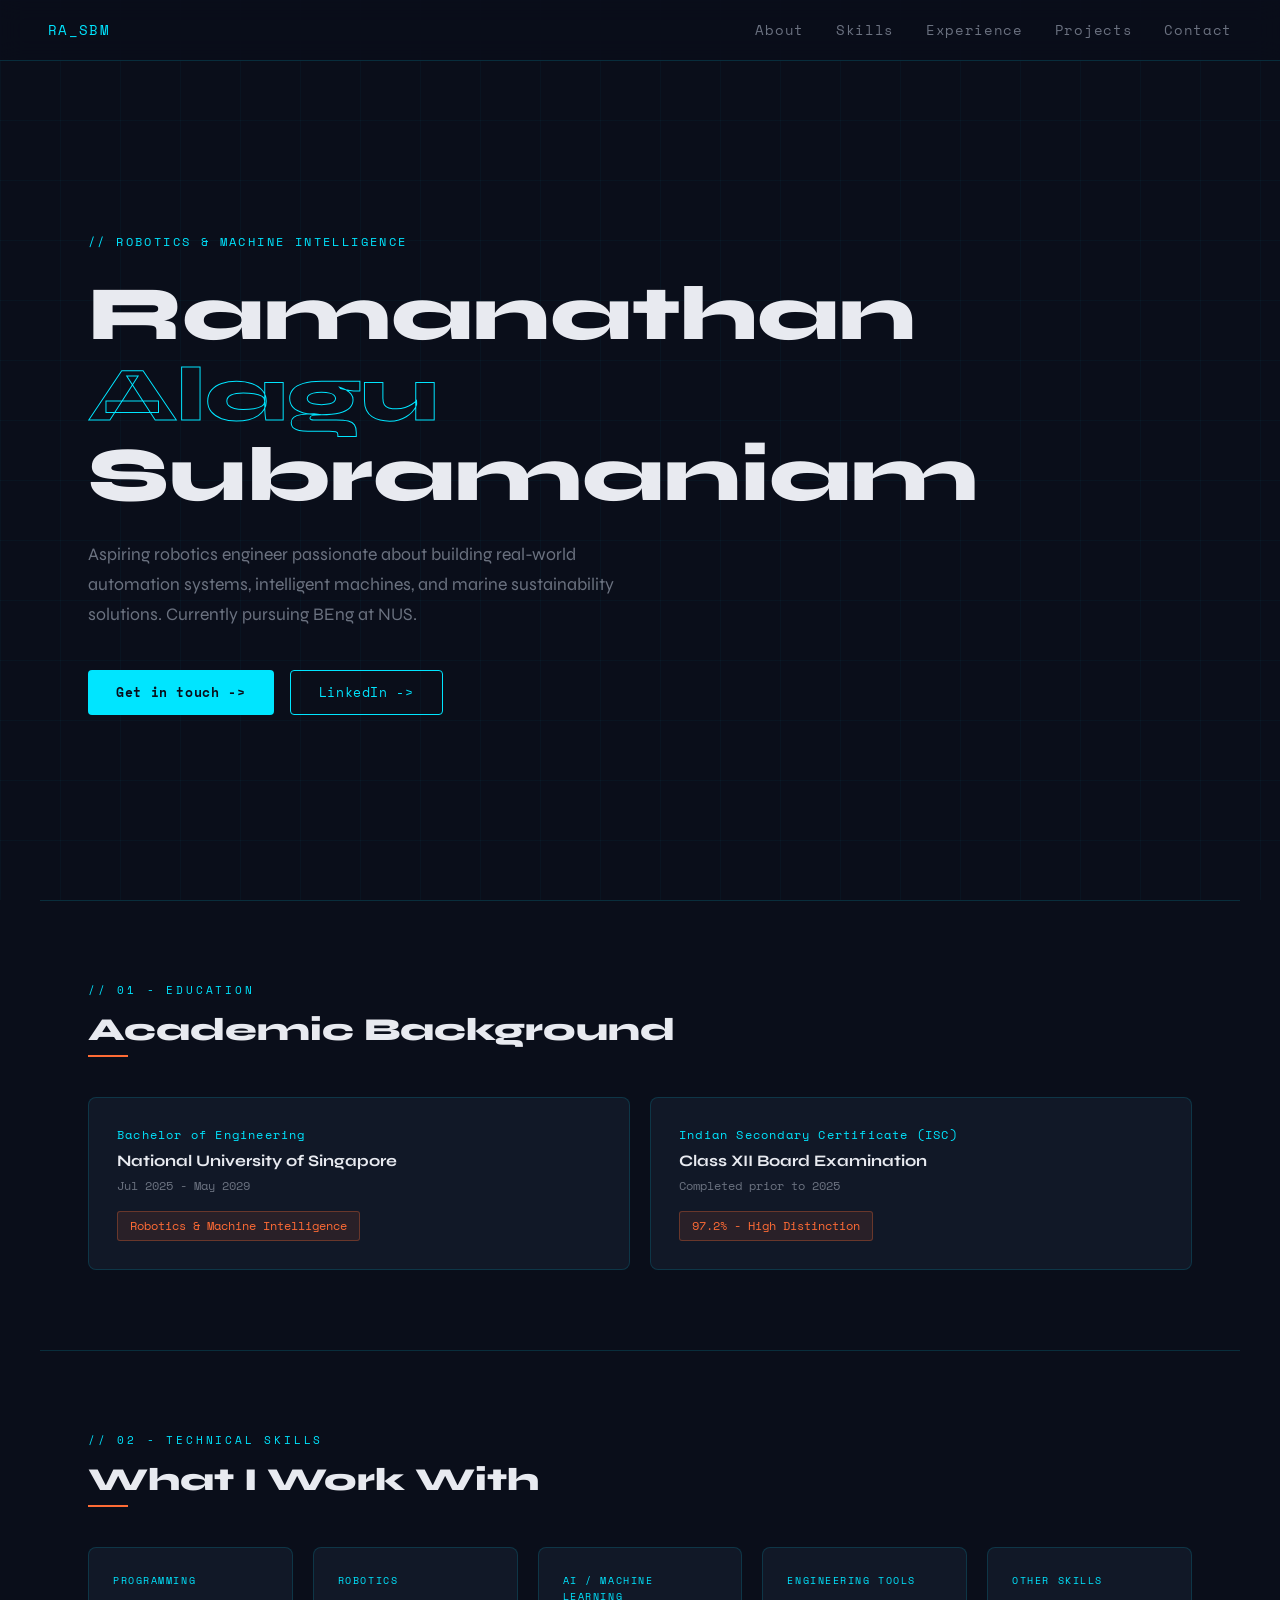
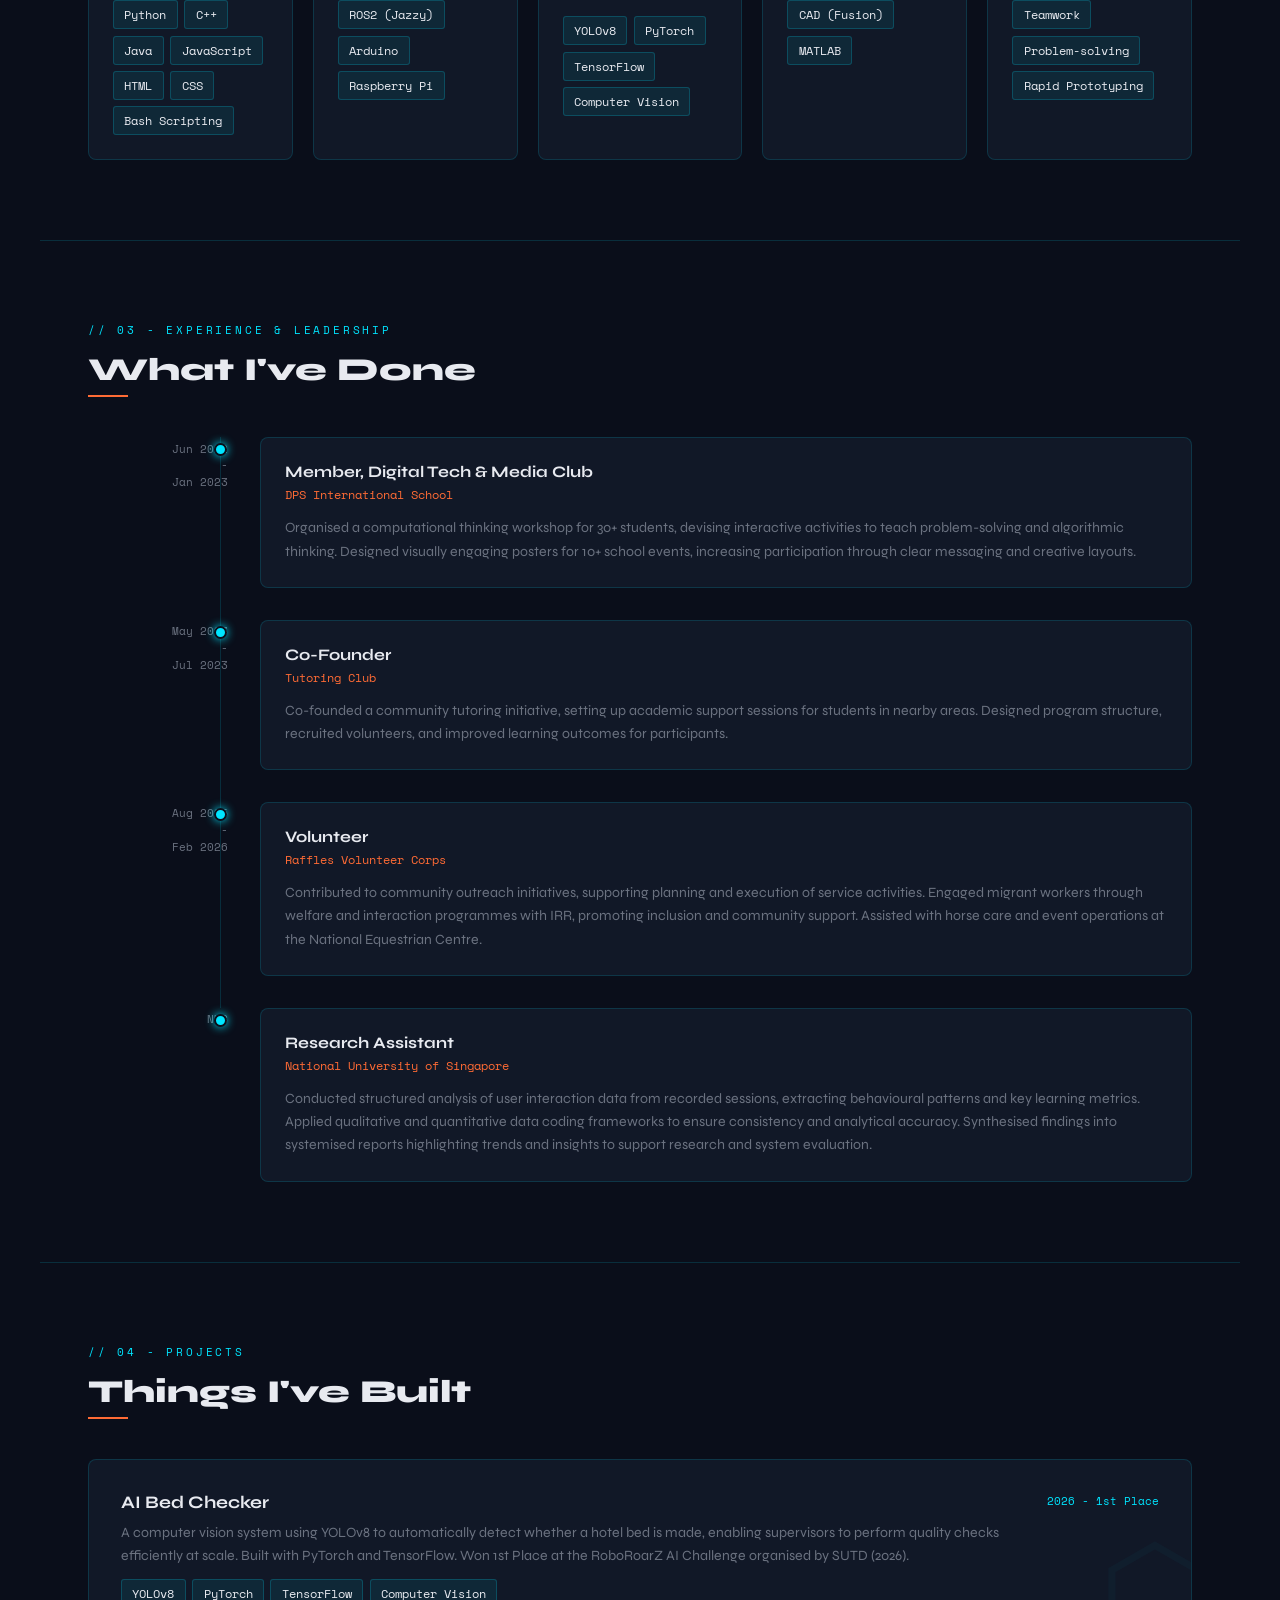
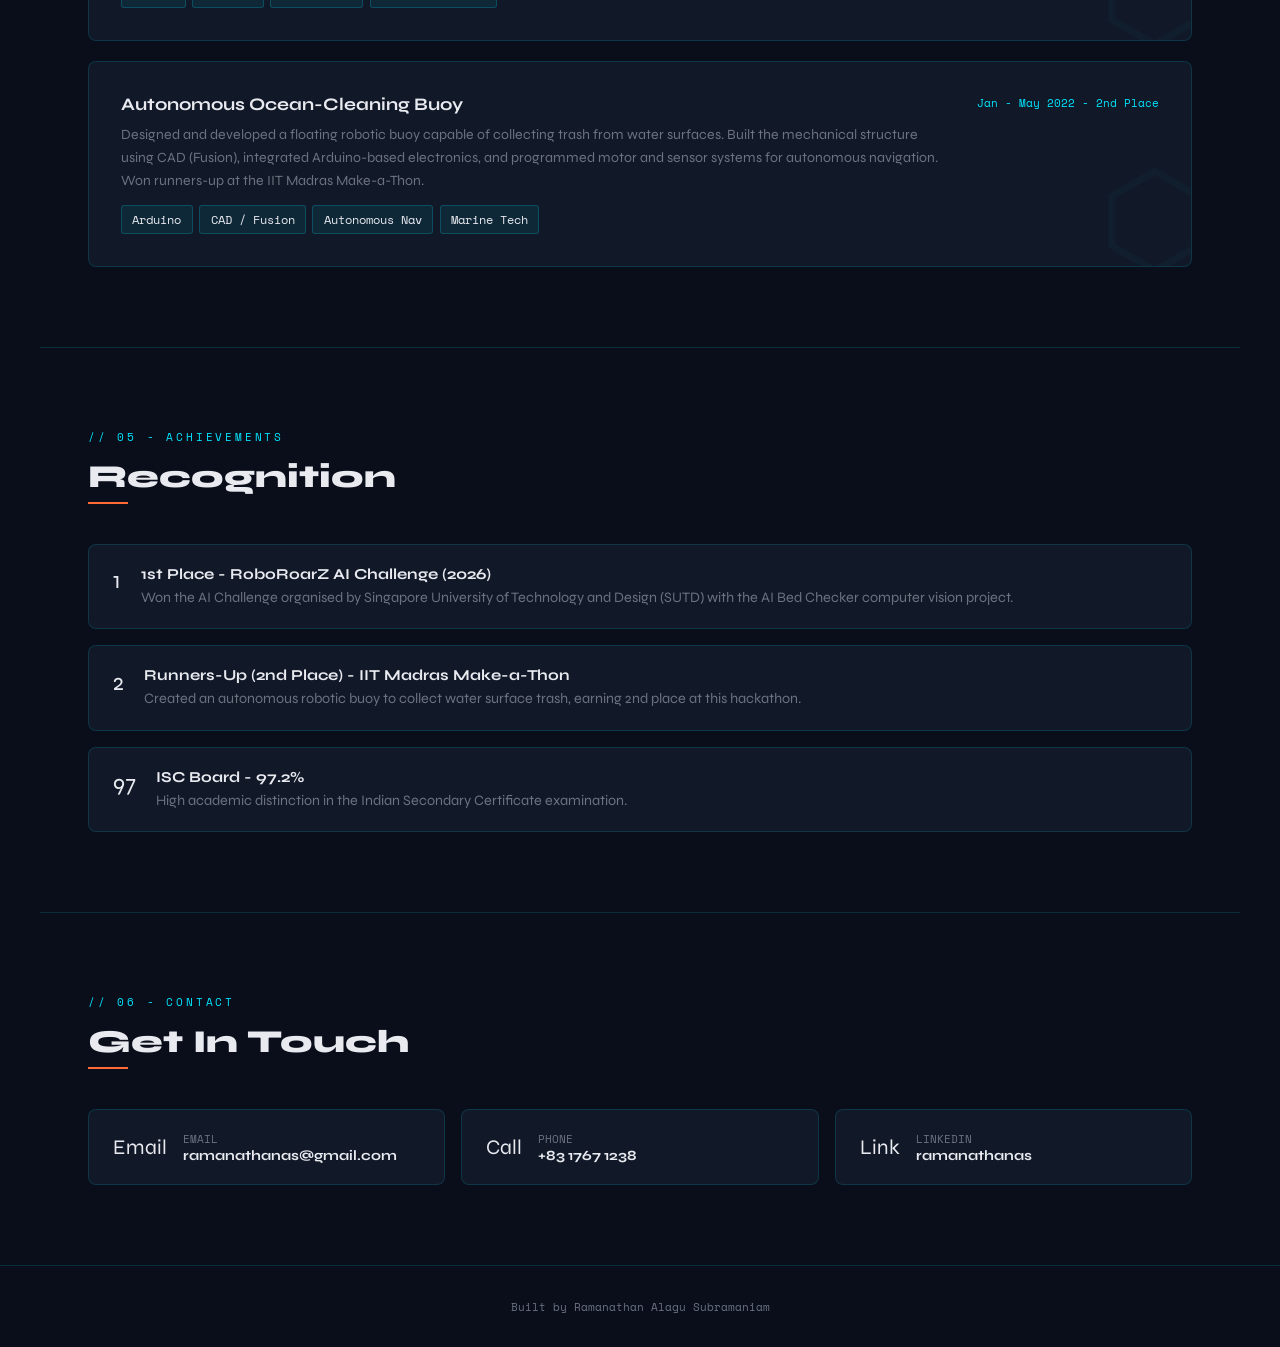
==== commit 1cdb7d3f: "fixed indentation issues" ====
--- a/index.html
+++ b/index.html
@@ -1,262 +1,272 @@
 <!DOCTYPE html>
 <html lang="en">
 <head>
-<meta charset="UTF-8">
-<meta name="viewport" content="width=device-width, initial-scale=1.0">
-<title>Ramanathan Alagu Subramaniam</title>
-<link href="https://fonts.googleapis.com/css2?family=Space+Mono:wght@400;700&family=Syne:wght@400;700;800&display=swap" rel="stylesheet">
-<link rel="stylesheet" href="style.css">
+  <meta charset="UTF-8">
+  <meta name="viewport" content="width=device-width, initial-scale=1.0">
+  <title>Ramanathan Alagu Subramaniam</title>
+  <link href="https://fonts.googleapis.com/css2?family=Space+Mono:wght@400;700&family=Syne:wght@400;700;800&display=swap" rel="stylesheet">
+  <link rel="stylesheet" href="style.css">
 </head>
 <body>
-
-<!-- NAV -->
-<nav>
-  <div class="nav-logo">RA_SBM</div>
-  <ul class="nav-links">
-    <li><a href="#about">About</a></li>
-    <li><a href="#skills">Skills</a></li>
-    <li><a href="#experience">Experience</a></li>
-    <li><a href="#projects">Projects</a></li>
-    <li><a href="#contact">Contact</a></li>
-  </ul>
-</nav>
-
-<!-- HERO -->
-<div class="hero">
-  <div class="hero-content">
-    <p class="hero-tag">// Robotics & Machine Intelligence</p>
-    <h1>Ramanathan<br><span>Alagu</span><br>Subramaniam</h1>
-    <p class="hero-desc">Aspiring robotics engineer passionate about building real-world automation systems, intelligent machines, and marine sustainability solutions. Currently pursuing BEng at NUS.</p>
-    <div class="hero-cta">
-      <a href="mailto:ramanathanas@gmail.com" class="btn btn-primary">Get in touch →</a>
-      <a href="https://www.linkedin.com/in/ramanathanas" target="_blank" class="btn btn-outline">LinkedIn ↗</a>
+  <nav>
+    <div class="nav-logo">RA_SBM</div>
+    <ul class="nav-links">
+      <li><a href="#about">About</a></li>
+      <li><a href="#skills">Skills</a></li>
+      <li><a href="#experience">Experience</a></li>
+      <li><a href="#projects">Projects</a></li>
+      <li><a href="#contact">Contact</a></li>
+    </ul>
+  </nav>
+
+  <div class="hero">
+    <div class="hero-content">
+      <p class="hero-tag">// Robotics &amp; Machine Intelligence</p>
+      <h1>Ramanathan<br><span>Alagu</span><br>Subramaniam</h1>
+      <p class="hero-desc">Aspiring robotics engineer passionate about building real-world automation systems, intelligent machines, and marine sustainability solutions. Currently pursuing BEng at NUS.</p>
+      <div class="hero-cta">
+        <a href="mailto:ramanathanas@gmail.com" class="btn btn-primary">Get in touch -></a>
+        <a href="https://www.linkedin.com/in/ramanathanas" target="_blank" rel="noreferrer" class="btn btn-outline">LinkedIn -></a>
+      </div>
     </div>
   </div>
-</div>
-</div>
-
-<div class="divider"></div>
-
-<!-- EDUCATION -->
-<section id="about" class="reveal">
-  <p class="section-label">// 01 — Education</p>
-  <h2 class="section-title">Academic Background</h2>
-  <div class="edu-cards">
-    <div class="edu-card">
-      <p class="degree">Bachelor of Engineering</p>
-      <h3>National University of Singapore</h3>
-      <p class="year">Jul 2025 – May 2029</p>
-      <span class="score">Robotics & Machine Intelligence</span>
-    </div>
-    <div class="edu-card">
-      <p class="degree">Indian Secondary Certificate (ISC)</p>
-      <h3>Class XII Board Examination</h3>
-      <p class="year">Completed prior to 2025</p>
-      <span class="score">97.2% — High Distinction</span>
-    </div>
-  </div>
-</section>
-
-<div class="divider"></div>
-
-<!-- SKILLS -->
-<section id="skills" class="reveal">
-  <p class="section-label">// 02 — Technical Skills</p>
-  <h2 class="section-title">What I Work With</h2>
-  <div class="skills-grid">
-    <div class="skill-card">
-      <p class="skill-category">PROGRAMMING</p>
-      <div class="skill-items">
-        <span class="tag">Python</span>
-        <span class="tag">C++</span>
-      </div>
-    </div>
-    <div class="skill-card">
-      <p class="skill-category">ROBOTICS</p>
-      <div class="skill-items">
-        <span class="tag">ROS2 (Jazzy)</span>
-        <span class="tag">Arduino</span>
-        <span class="tag">Raspberry Pi</span>
-      </div>
-    </div>
-    <div class="skill-card">
-      <p class="skill-category">AI / MACHINE LEARNING</p>
-      <div class="skill-items">
-        <span class="tag">YOLOv8</span>
-        <span class="tag">PyTorch</span>
-        <span class="tag">TensorFlow</span>
-        <span class="tag">Computer Vision</span>
-      </div>
-    </div>
-    <div class="skill-card">
-      <p class="skill-category">ENGINEERING TOOLS</p>
-      <div class="skill-items">
-        <span class="tag">CAD (Fusion)</span>
-        <span class="tag">Rapid Prototyping</span>
-      </div>
-    </div>
-    <div class="skill-card">
-      <p class="skill-category">SOFT SKILLS</p>
-      <div class="skill-items">
-        <span class="tag">Teamwork</span>
-        <span class="tag">Problem-solving</span>
-      </div>
-    </div>
-  </div>
-</section>
-
-<div class="divider"></div>
-
-<!-- EXPERIENCE -->
-<section id="experience" class="reveal">
-  <p class="section-label">// 03 — Experience & Leadership</p>
-  <h2 class="section-title">What I've Done</h2>
-  <div class="timeline">
-
-    <div class="timeline-item">
-      <div class="timeline-date">Jun 2022<br>–<br>Jan 2023</div>
-      <div class="timeline-dot"></div>
-      <div class="timeline-card">
-        <h3>Member, Digital Tech & Media Club</h3>
-        <p class="org">DPS International School</p>
-        <p>Organised a computational thinking workshop for 30+ students, devising interactive activities to teach problem-solving and algorithmic thinking. Designed visually engaging posters for 10+ school events, increasing participation through clear messaging and creative layouts.</p>
-      </div>
-    </div>
-
-    <div class="timeline-item">
-      <div class="timeline-date">May 2023<br>–<br>Jul 2023</div>
-      <div class="timeline-dot"></div>
-      <div class="timeline-card">
-        <h3>Co-Founder</h3>
-        <p class="org">Tutoring Club</p>
-        <p>Co-founded a community tutoring initiative, setting up academic support sessions for students in nearby areas. Designed program structure, recruited volunteers, and improved learning outcomes for participants.</p>
-      </div>
-    </div>
-
-    <div class="timeline-item">
-      <div class="timeline-date">Aug 2025<br>–<br>Feb 2026</div>
-      <div class="timeline-dot"></div>
-      <div class="timeline-card">
-        <h3>Volunteer</h3>
-        <p class="org">Raffles Volunteer Corps</p>
-        <p>Contributed to community outreach initiatives, supporting planning and execution of service activities. Engaged migrant workers through welfare and interaction programmes with IRR, promoting inclusion and community support. Assisted with horse care and event operations at the National Equestrian Centre.</p>
-      </div>
-    </div>
-
-    <div class="timeline-item">
-      <div class="timeline-date">NUS</div>
-      <div class="timeline-dot"></div>
-      <div class="timeline-card">
-        <h3>Research Assistant</h3>
-        <p class="org">National University of Singapore</p>
-        <p>Conducted structured analysis of user interaction data from recorded sessions, extracting behavioural patterns and key learning metrics. Applied qualitative and quantitative data coding frameworks to ensure consistency and analytical accuracy. Synthesised findings into systemized reports highlighting trends and insights to support research and system evaluation.</p>
-      </div>
-    </div>
-
-  </div>
-</section>
-
-<div class="divider"></div>
-
-<!-- PROJECTS -->
-<section id="projects" class="reveal">
-  <p class="section-label">// 04 — Projects</p>
-  <h2 class="section-title">Things I've Built</h2>
-  <div class="project-card">
-    <div>
-      <h3>AI Bed Checker</h3>
-      <p class="project-desc">A computer vision system using YOLOv8 to automatically detect whether a hotel bed is made, enabling supervisors to perform quality checks efficiently at scale. Built with PyTorch and TensorFlow. Won 1st Place at the RoboR6oarZ AI Challenge organised by SUTD (2026).</p>
-      <div class="skill-items">
-        <span class="tag">YOLOv8</span>
-        <span class="tag">PyTorch</span>
-        <span class="tag">TensorFlow</span>
-        <span class="tag">Computer Vision</span>
-      </div>
-    </div>
-    <div class="project-year">2026 · 🏆 1st Place</div>
-  </div>
-
-  <div class="project-card" style="margin-top: 1.25rem;">
-    <div>
-      <h3>Autonomous Ocean-Cleaning Buoy</h3>
-      <p class="project-desc">Designed and developed a floating robotic buoy capable of collecting trash from water surfaces. Built the mechanical structure using CAD (Fusion), integrated Arduino-based electronics, and programmed motor and sensor systems for autonomous navigation. Won Runners-Up at IIT Madras Make-a-Thon.</p>
-      <div class="skill-items">
-        <span class="tag">Arduino</span>
-        <span class="tag">CAD / Fusion</span>
-        <span class="tag">Autonomous Nav</span>
-        <span class="tag">Marine Tech</span>
-      </div>
-    </div>
-    <div class="project-year">Jan – May 2022 · 🥈 2nd Place</div>
-  </div>
-</section>
-
-<div class="divider"></div>
-
-<!-- ACHIEVEMENTS -->
-<section class="reveal">
-  <p class="section-label">// 05 — Achievements</p>
-  <h2 class="section-title">Recognition</h2>
-  <div class="achievements-list">
-    <div class="achievement-item">
-      <div class="ach-icon">🏆</div>
+
+  <div class="divider"></div>
+
+  <section id="about" class="reveal">
+    <p class="section-label">// 01 - Education</p>
+    <h2 class="section-title">Academic Background</h2>
+    <div class="edu-cards">
+      <div class="edu-card">
+        <p class="degree">Bachelor of Engineering</p>
+        <h3>National University of Singapore</h3>
+        <p class="year">Jul 2025 - May 2029</p>
+        <span class="score">Robotics &amp; Machine Intelligence</span>
+      </div>
+      <div class="edu-card">
+        <p class="degree">Indian Secondary Certificate (ISC)</p>
+        <h3>Class XII Board Examination</h3>
+        <p class="year">Completed prior to 2025</p>
+        <span class="score">97.2% - High Distinction</span>
+      </div>
+    </div>
+  </section>
+
+  <div class="divider"></div>
+
+  <section id="skills" class="reveal">
+    <p class="section-label">// 02 - Technical Skills</p>
+    <h2 class="section-title">What I Work With</h2>
+    <div class="skills-grid">
+      <div class="skill-card">
+        <p class="skill-category">PROGRAMMING</p>
+        <div class="skill-items">
+          <span class="tag">Python</span>
+          <span class="tag">C++</span>
+          <span class="tag">Java</span>
+          <span class="tag">JavaScript</span>
+          <span class="tag">HTML</span>
+          <span class="tag">CSS</span>
+          <span class="tag">Bash Scripting</span>
+        </div>
+      </div>
+      <div class="skill-card">
+        <p class="skill-category">ROBOTICS</p>
+        <div class="skill-items">
+          <span class="tag">ROS2 (Jazzy)</span>
+          <span class="tag">Arduino</span>
+          <span class="tag">Raspberry Pi</span>
+        </div>
+      </div>
+      <div class="skill-card">
+        <p class="skill-category">AI / MACHINE LEARNING</p>
+        <div class="skill-items">
+          <span class="tag">YOLOv8</span>
+          <span class="tag">PyTorch</span>
+          <span class="tag">TensorFlow</span>
+          <span class="tag">Computer Vision</span>
+        </div>
+      </div>
+      <div class="skill-card">
+        <p class="skill-category">ENGINEERING TOOLS</p>
+        <div class="skill-items">
+          <span class="tag">CAD (Fusion)</span>
+          <span class="tag">MATLAB</span>
+        </div>
+      </div>
+      <div class="skill-card">
+        <p class="skill-category">OTHER SKILLS</p>
+        <div class="skill-items">
+          <span class="tag">Teamwork</span>
+          <span class="tag">Problem-solving</span>
+          <span class="tag">Rapid Prototyping</span>
+        </div>
+      </div>
+    </div>
+  </section>
+
+  <div class="divider"></div>
+
+  <section id="experience" class="reveal">
+    <p class="section-label">// 03 - Experience &amp; Leadership</p>
+    <h2 class="section-title">What I've Done</h2>
+    <div class="timeline">
+      <div class="timeline-item">
+        <div class="timeline-date">Jun 2022<br>-<br>Jan 2023</div>
+        <div class="timeline-dot"></div>
+        <div class="timeline-card">
+          <h3>Member, Digital Tech &amp; Media Club</h3>
+          <p class="org">DPS International School</p>
+          <p>Organised a computational thinking workshop for 30+ students, devising interactive activities to teach problem-solving and algorithmic thinking. Designed visually engaging posters for 10+ school events, increasing participation through clear messaging and creative layouts.</p>
+        </div>
+      </div>
+
+      <div class="timeline-item">
+        <div class="timeline-date">May 2023<br>-<br>Jul 2023</div>
+        <div class="timeline-dot"></div>
+        <div class="timeline-card">
+          <h3>Co-Founder</h3>
+          <p class="org">Tutoring Club</p>
+          <p>Co-founded a community tutoring initiative, setting up academic support sessions for students in nearby areas. Designed program structure, recruited volunteers, and improved learning outcomes for participants.</p>
+        </div>
+      </div>
+
+      <div class="timeline-item">
+        <div class="timeline-date">Aug 2025<br>-<br>Feb 2026</div>
+        <div class="timeline-dot"></div>
+        <div class="timeline-card">
+          <h3>Volunteer</h3>
+          <p class="org">Raffles Volunteer Corps</p>
+          <p>Contributed to community outreach initiatives, supporting planning and execution of service activities. Engaged migrant workers through welfare and interaction programmes with IRR, promoting inclusion and community support. Assisted with horse care and event operations at the National Equestrian Centre.</p>
+        </div>
+      </div>
+
+      <div class="timeline-item">
+        <div class="timeline-date">NUS</div>
+        <div class="timeline-dot"></div>
+        <div class="timeline-card">
+          <h3>Research Assistant</h3>
+          <p class="org">National University of Singapore</p>
+          <p>Conducted structured analysis of user interaction data from recorded sessions, extracting behavioural patterns and key learning metrics. Applied qualitative and quantitative data coding frameworks to ensure consistency and analytical accuracy. Synthesised findings into systemised reports highlighting trends and insights to support research and system evaluation.</p>
+        </div>
+      </div>
+    </div>
+  </section>
+
+  <div class="divider"></div>
+
+  <section id="projects" class="reveal">
+    <p class="section-label">// 04 - Projects</p>
+    <h2 class="section-title">Things I've Built</h2>
+    <div class="project-card">
       <div>
-        <h4>1st Place — RoboR6oarZ AI Challenge (2026)</h4>
-        <p>Won the AI Challenge organised by Singapore University of Technology and Design (SUTD) with the AI Bed Checker computer vision project.</p>
-      </div>
-    </div>
-    <div class="achievement-item">
-      <div class="ach-icon">🥈</div>
+        <h3>AI Bed Checker</h3>
+        <p class="project-desc">A computer vision system using YOLOv8 to automatically detect whether a hotel bed is made, enabling supervisors to perform quality checks efficiently at scale. Built with PyTorch and TensorFlow. Won 1st Place at the RoboRoarZ AI Challenge organised by SUTD (2026).</p>
+        <div class="skill-items">
+          <span class="tag">YOLOv8</span>
+          <span class="tag">PyTorch</span>
+          <span class="tag">TensorFlow</span>
+          <span class="tag">Computer Vision</span>
+        </div>
+      </div>
+      <div class="project-year">2026 - 1st Place</div>
+    </div>
+
+    <div class="project-card" style="margin-top: 1.25rem;">
       <div>
-        <h4>Runners-Up (2nd Place) — IIT Madras Make-a-Thon</h4>
-        <p>Created an autonomous robotic buoy to collect water surface trash, earning 2nd place at this prestigious hackathon.</p>
-      </div>
-    </div>
-    <div class="achievement-item">
-      <div class="ach-icon">📘</div>
-      <div>
-        <h4>ISC Board — 97.2%</h4>
-        <p>High academic distinction in the Indian Secondary Certificate examination.</p>
-      </div>
-    </div>
-  </div>
-</section>
-
-<div class="divider"></div>
-
-<!-- CONTACT -->
-<section id="contact" class="reveal">
-  <p class="section-label">// 06 — Contact</p>
-  <h2 class="section-title">Get In Touch</h2>
-  <div class="contact-grid">
-    <a href="mailto:ramanathanas@gmail.com" class="contact-item">
-      <div class="contact-icon">✉️</div>
-      <div>
-        <p class="contact-label">EMAIL</p>
-        <p class="contact-value">ramanathanas@gmail.com</p>
-      </div>
-    </a>
-    <a href="tel:8317671238" class="contact-item">
-      <div class="contact-icon">📞</div>
-      <div>
-        <p class="contact-label">PHONE</p>
-        <p class="contact-value">+83 1767 1238</p>
-      </div>
-    </a>
-    <a href="https://www.linkedin.com/in/ramanathanas" target="_blank" class="contact-item">
-      <div class="contact-icon">💼</div>
-      <div>
-        <p class="contact-label">LINKEDIN</p>
-        <p class="contact-value">ramanathanas</p>
-      </div>
-    </a>
-  </div>
-</section>
-
-<footer>
-  <span>Ramanathan Alagu Subramaniam · Built with passion ·  2025</span>
-</footer>
-
-<script src="script.js"></script>
+        <h3>Autonomous Ocean-Cleaning Buoy</h3>
+        <p class="project-desc">Designed and developed a floating robotic buoy capable of collecting trash from water surfaces. Built the mechanical structure using CAD (Fusion), integrated Arduino-based electronics, and programmed motor and sensor systems for autonomous navigation. Won runners-up at the IIT Madras Make-a-Thon.</p>
+        <div class="skill-items">
+          <span class="tag">Arduino</span>
+          <span class="tag">CAD / Fusion</span>
+          <span class="tag">Autonomous Nav</span>
+          <span class="tag">Marine Tech</span>
+        </div>
+      </div>
+      <div class="project-year">Jan - May 2022 - 2nd Place</div>
+    </div>
+  </section>
+
+  <div class="divider"></div>
+
+  <section class="reveal">
+    <p class="section-label">// 05 - Achievements</p>
+    <h2 class="section-title">Recognition</h2>
+    <div class="achievements-list">
+      <div class="achievement-item">
+        <div class="ach-icon">1</div>
+        <div>
+          <h4>1st Place - RoboRoarZ AI Challenge (2026)</h4>
+          <p>Won the AI Challenge organised by Singapore University of Technology and Design (SUTD) with the AI Bed Checker computer vision project.</p>
+        </div>
+      </div>
+      <div class="achievement-item">
+        <div class="ach-icon">2</div>
+        <div>
+          <h4>Runners-Up (2nd Place) - IIT Madras Make-a-Thon</h4>
+          <p>Created an autonomous robotic buoy to collect water surface trash, earning 2nd place at this hackathon.</p>
+        </div>
+      </div>
+      <div class="achievement-item">
+        <div class="ach-icon">97</div>
+        <div>
+          <h4>ISC Board - 97.2%</h4>
+          <p>High academic distinction in the Indian Secondary Certificate examination.</p>
+        </div>
+      </div>
+    </div>
+  </section>
+
+  <div class="divider"></div>
+
+  <section id="contact" class="reveal">
+    <p class="section-label">// 06 - Contact</p>
+    <h2 class="section-title">Get In Touch</h2>
+    <div class="contact-grid">
+      <a href="mailto:ramanathanas@gmail.com" class="contact-item">
+        <div class="contact-icon">Email</div>
+        <div>
+          <p class="contact-label">EMAIL</p>
+          <p class="contact-value">ramanathanas@gmail.com</p>
+        </div>
+      </a>
+      <a href="tel:+8317671238" class="contact-item">
+        <div class="contact-icon">Call</div>
+        <div>
+          <p class="contact-label">PHONE</p>
+          <p class="contact-value">+83 1767 1238</p>
+        </div>
+      </a>
+      <a href="https://www.linkedin.com/in/ramanathanas" target="_blank" rel="noreferrer" class="contact-item">
+        <div class="contact-icon">Link</div>
+        <div>
+          <p class="contact-label">LINKEDIN</p>
+          <p class="contact-value">ramanathanas</p>
+        </div>
+      </a>
+    </div>
+  </section>
+
+  <footer>
+    Built by Ramanathan Alagu Subramaniam
+  </footer>
+
+  <script>
+    document.body.classList.add('has-reveal');
+
+    const revealItems = document.querySelectorAll('.reveal');
+
+    const revealOnScroll = () => {
+      revealItems.forEach((item) => {
+        const rect = item.getBoundingClientRect();
+        if (rect.top < window.innerHeight - 80) {
+          item.classList.add('visible');
+        }
+      });
+    };
+
+    revealOnScroll();
+    window.addEventListener('scroll', revealOnScroll);
+  </script>
 </body>
-</html>+</html>
--- a/style.css
+++ b/style.css
@@ -596,12 +596,17 @@
 }
 
 .reveal {
+  opacity: 1;
+  transform: translateY(0);
+  transition: opacity 0.6s ease, transform 0.6s ease;
+}
+
+body.has-reveal .reveal {
   opacity: 0;
   transform: translateY(25px);
-  transition: opacity 0.6s ease, transform 0.6s ease;
-}
-
-.reveal.visible {
+}
+
+body.has-reveal .reveal.visible {
   opacity: 1;
   transform: translateY(0);
 }
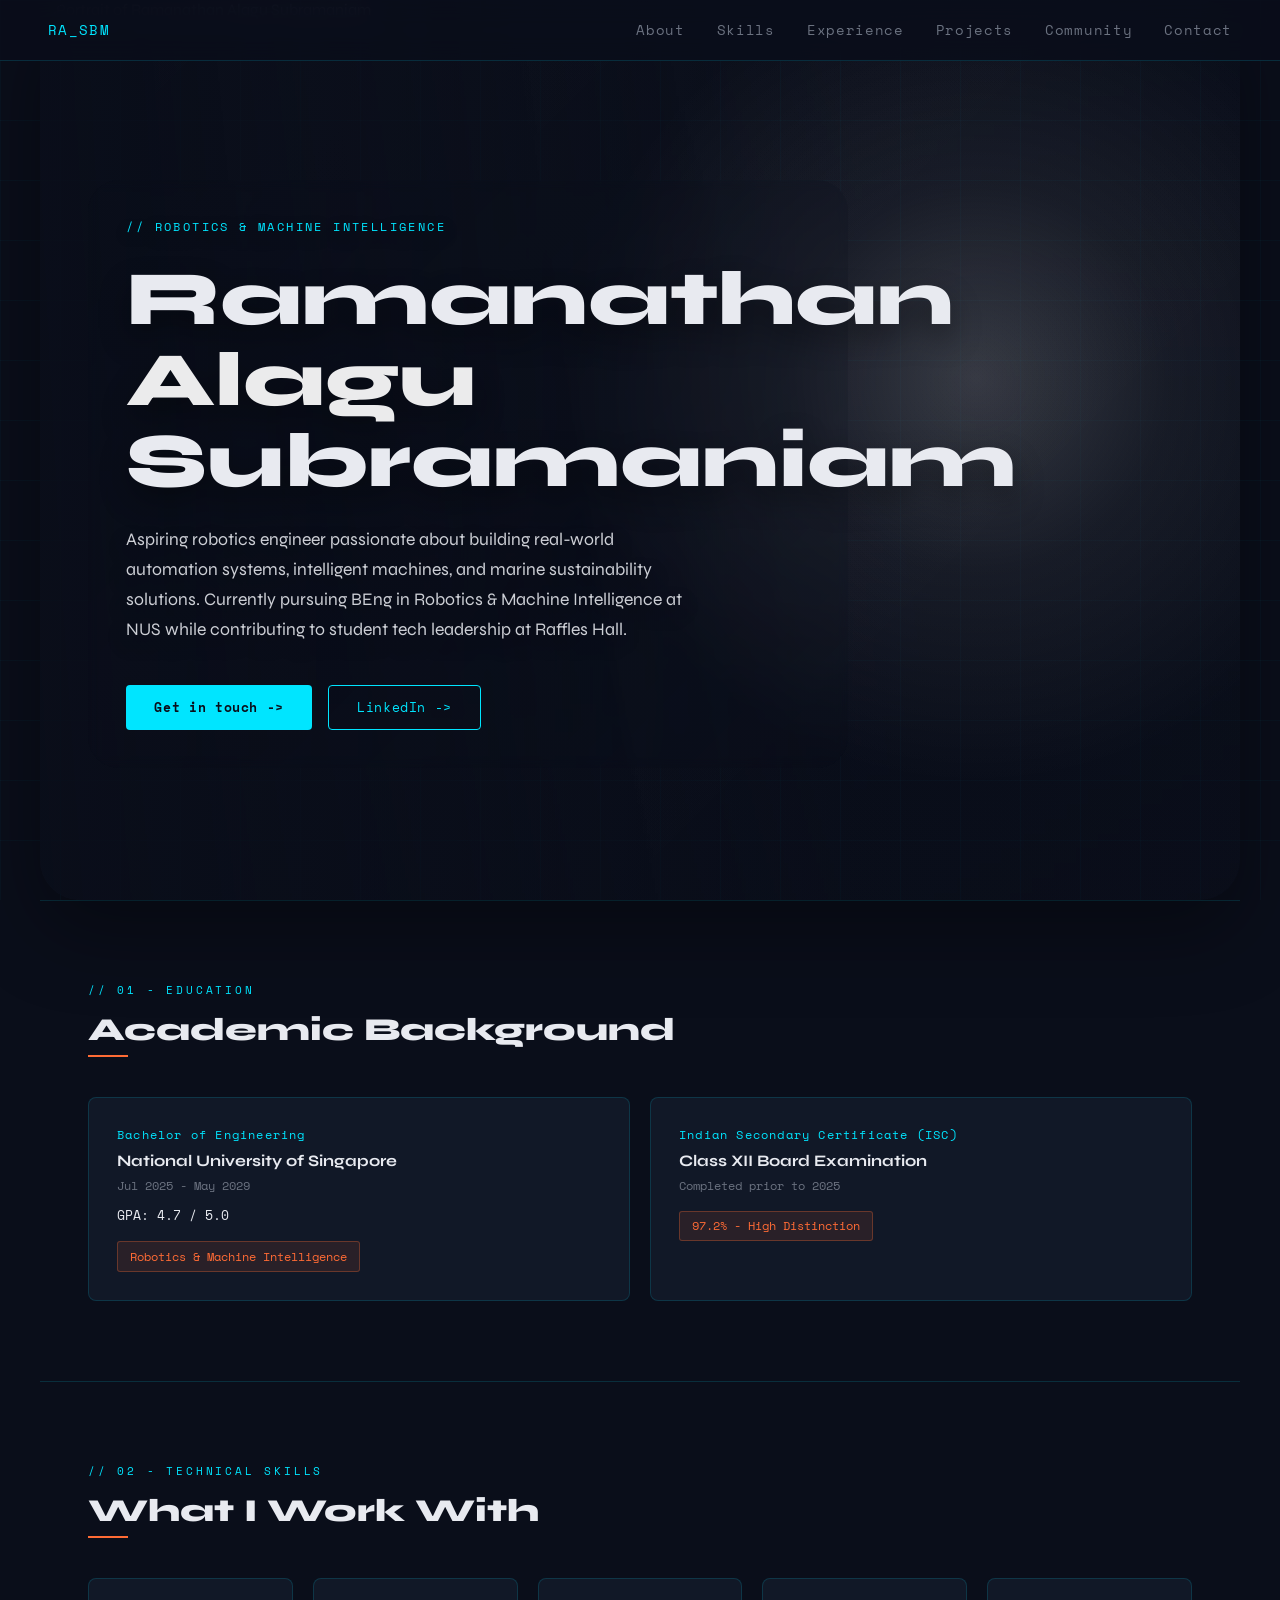
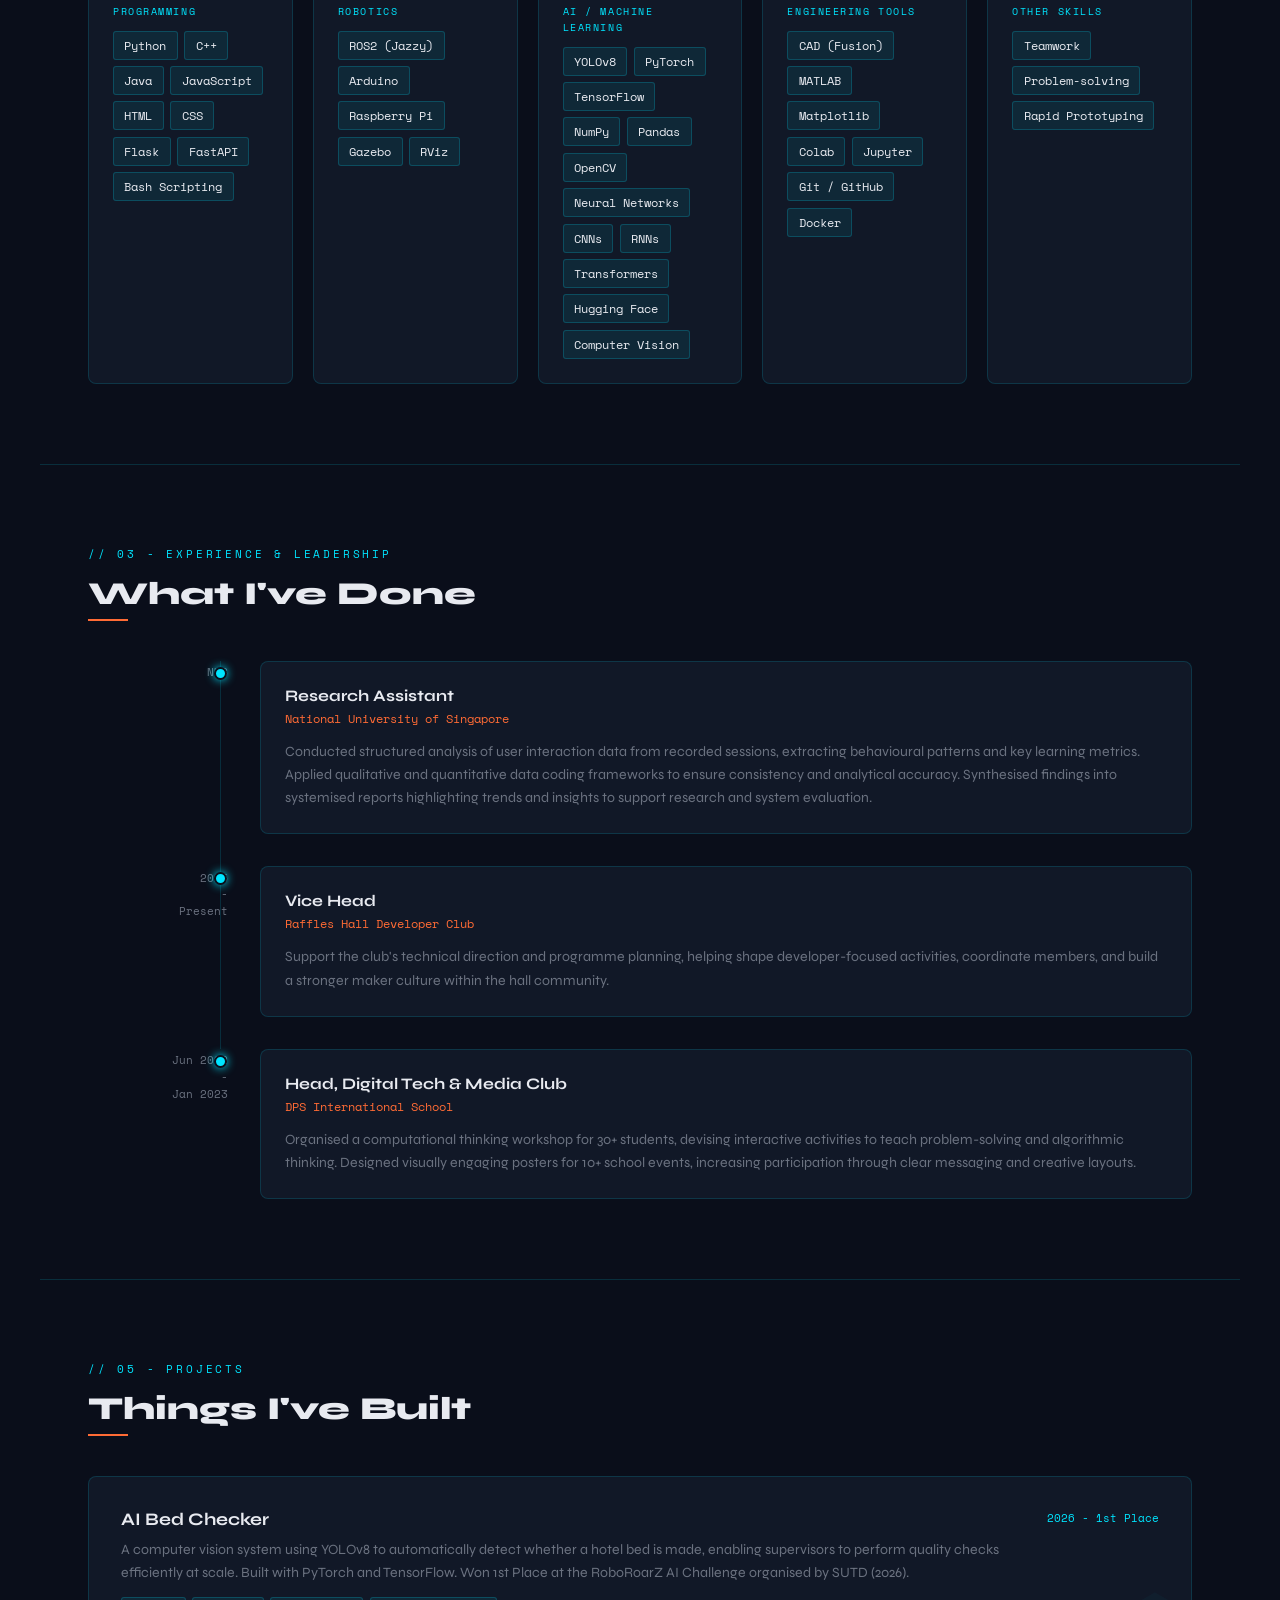
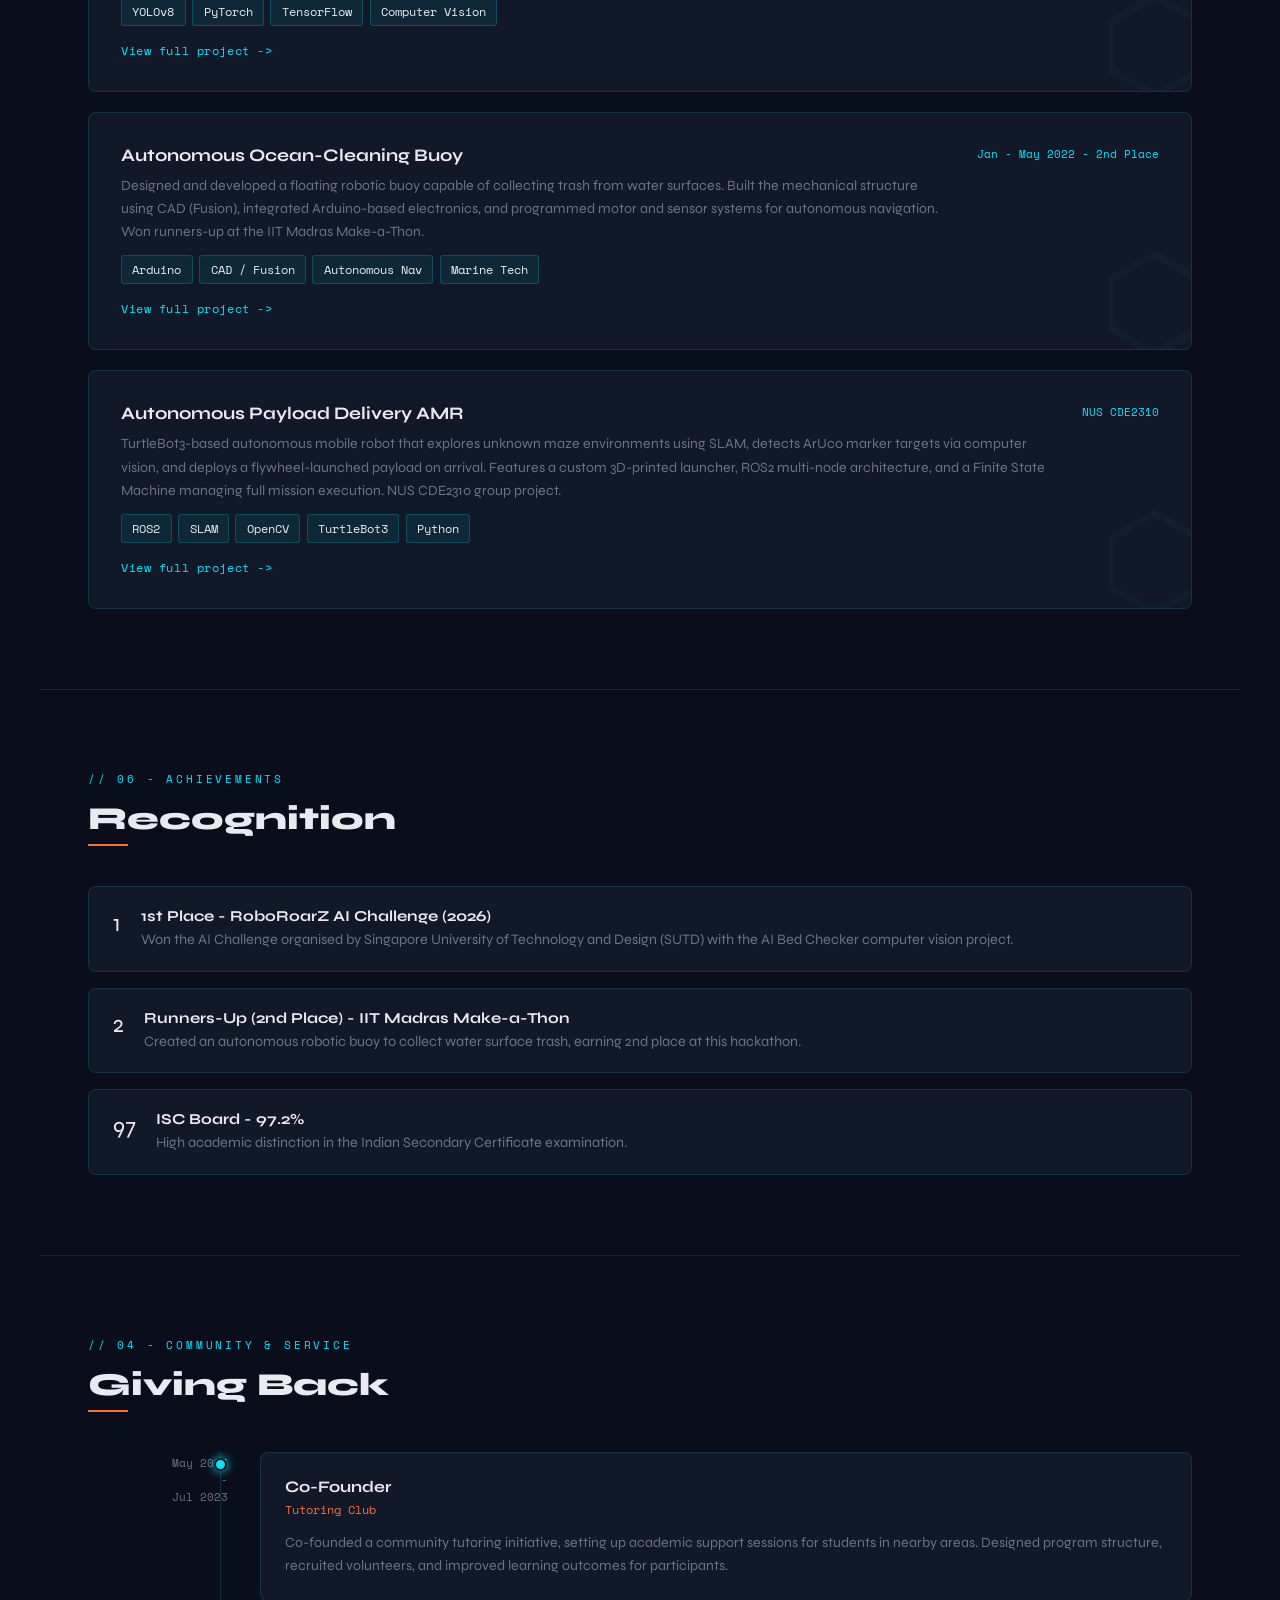
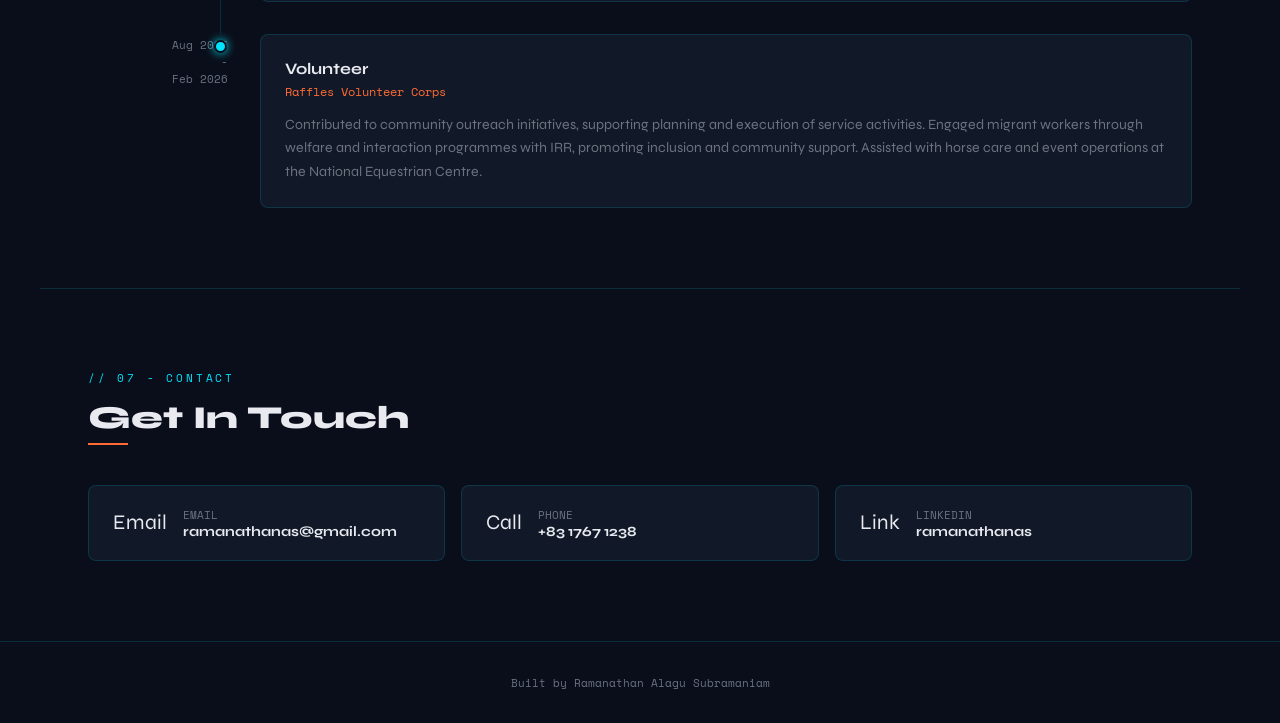
==== commit 395477bb: "add AMR project page, community section, and all media assets - Added project-amr.html for Autonomou" ====
--- a/index.html
+++ b/index.html
@@ -15,15 +15,18 @@
       <li><a href="#skills">Skills</a></li>
       <li><a href="#experience">Experience</a></li>
       <li><a href="#projects">Projects</a></li>
+      <li><a href="#community">Community</a></li>
       <li><a href="#contact">Contact</a></li>
     </ul>
   </nav>
 
   <div class="hero">
+    <img src="profile-photo.jpg" alt="Portrait of Ramanathan Alagu Subramaniam" class="hero-photo-bg">
+    <div class="hero-overlay"></div>
     <div class="hero-content">
       <p class="hero-tag">// Robotics &amp; Machine Intelligence</p>
       <h1>Ramanathan<br><span>Alagu</span><br>Subramaniam</h1>
-      <p class="hero-desc">Aspiring robotics engineer passionate about building real-world automation systems, intelligent machines, and marine sustainability solutions. Currently pursuing BEng at NUS.</p>
+      <p class="hero-desc">Aspiring robotics engineer passionate about building real-world automation systems, intelligent machines, and marine sustainability solutions. Currently pursuing BEng in Robotics &amp; Machine Intelligence at NUS while contributing to student tech leadership at Raffles Hall.</p>
       <div class="hero-cta">
         <a href="mailto:ramanathanas@gmail.com" class="btn btn-primary">Get in touch -></a>
         <a href="https://www.linkedin.com/in/ramanathanas" target="_blank" rel="noreferrer" class="btn btn-outline">LinkedIn -></a>
@@ -41,6 +44,7 @@
         <p class="degree">Bachelor of Engineering</p>
         <h3>National University of Singapore</h3>
         <p class="year">Jul 2025 - May 2029</p>
+        <p class="edu-meta">GPA: 4.7 / 5.0</p>
         <span class="score">Robotics &amp; Machine Intelligence</span>
       </div>
       <div class="edu-card">
@@ -67,6 +71,8 @@
           <span class="tag">JavaScript</span>
           <span class="tag">HTML</span>
           <span class="tag">CSS</span>
+          <span class="tag">Flask</span>
+          <span class="tag">FastAPI</span>
           <span class="tag">Bash Scripting</span>
         </div>
       </div>
@@ -76,103 +82,110 @@
           <span class="tag">ROS2 (Jazzy)</span>
           <span class="tag">Arduino</span>
           <span class="tag">Raspberry Pi</span>
+          <span class="tag">Gazebo</span>
+          <span class="tag">RViz</span>
         </div>
       </div>
       <div class="skill-card">
         <p class="skill-category">AI / MACHINE LEARNING</p>
+        <div class="skill-items">
+          <span class="tag">YOLOv8</span>
+          <span class="tag">PyTorch</span>
+          <span class="tag">TensorFlow</span>
+          <span class="tag">NumPy</span>
+          <span class="tag">Pandas</span>
+          <span class="tag">OpenCV</span>
+          <span class="tag">Neural Networks</span>
+          <span class="tag">CNNs</span>
+          <span class="tag">RNNs</span>
+          <span class="tag">Transformers</span>
+          <span class="tag">Hugging Face</span>
+          <span class="tag">Computer Vision</span>
+        </div>
+      </div>
+      <div class="skill-card">
+        <p class="skill-category">ENGINEERING TOOLS</p>
+        <div class="skill-items">
+          <span class="tag">CAD (Fusion)</span>
+          <span class="tag">MATLAB</span>
+          <span class="tag">Matplotlib</span>
+          <span class="tag">Colab</span>
+          <span class="tag">Jupyter</span>
+          <span class="tag">Git / GitHub</span>
+          <span class="tag">Docker</span>
+        </div>
+      </div>
+      <div class="skill-card">
+        <p class="skill-category">OTHER SKILLS</p>
+        <div class="skill-items">
+          <span class="tag">Teamwork</span>
+          <span class="tag">Problem-solving</span>
+          <span class="tag">Rapid Prototyping</span>
+        </div>
+      </div>
+    </div>
+  </section>
+
+  <div class="divider"></div>
+
+  <section id="experience" class="reveal">
+    <p class="section-label">// 03 - Experience &amp; Leadership</p>
+    <h2 class="section-title">What I've Done</h2>
+    <div class="timeline">
+      <div class="timeline-item">
+        <div class="timeline-date">NUS</div>
+        <div class="timeline-dot"></div>
+        <div class="timeline-card">
+          <h3>Research Assistant</h3>
+          <p class="org">National University of Singapore</p>
+          <p>Conducted structured analysis of user interaction data from recorded sessions, extracting behavioural patterns and key learning metrics. Applied qualitative and quantitative data coding frameworks to ensure consistency and analytical accuracy. Synthesised findings into systemised reports highlighting trends and insights to support research and system evaluation.</p>
+        </div>
+      </div>
+
+      <div class="timeline-item">
+        <div class="timeline-date">2025<br>-<br>Present</div>
+        <div class="timeline-dot"></div>
+        <div class="timeline-card">
+          <h3>Vice Head</h3>
+          <p class="org">Raffles Hall Developer Club</p>
+          <p>Support the club's technical direction and programme planning, helping shape developer-focused activities, coordinate members, and build a stronger maker culture within the hall community.</p>
+        </div>
+      </div>
+
+      <div class="timeline-item">
+        <div class="timeline-date">Jun 2022<br>-<br>Jan 2023</div>
+        <div class="timeline-dot"></div>
+        <div class="timeline-card">
+          <h3>Head, Digital Tech &amp; Media Club</h3>
+          <p class="org">DPS International School</p>
+          <p>Organised a computational thinking workshop for 30+ students, devising interactive activities to teach problem-solving and algorithmic thinking. Designed visually engaging posters for 10+ school events, increasing participation through clear messaging and creative layouts.</p>
+        </div>
+      </div>
+
+    </div>
+  </section>
+
+  <div class="divider"></div>
+
+  <section id="projects" class="reveal">
+    <p class="section-label">// 05 - Projects</p>
+    <h2 class="section-title">Things I've Built</h2>
+    <a href="project-bed-checker.html" class="project-card project-card-link">
+      <div>
+        <h3>AI Bed Checker</h3>
+        <p class="project-desc">A computer vision system using YOLOv8 to automatically detect whether a hotel bed is made, enabling supervisors to perform quality checks efficiently at scale. Built with PyTorch and TensorFlow. Won 1st Place at the RoboRoarZ AI Challenge organised by SUTD (2026).</p>
         <div class="skill-items">
           <span class="tag">YOLOv8</span>
           <span class="tag">PyTorch</span>
           <span class="tag">TensorFlow</span>
           <span class="tag">Computer Vision</span>
         </div>
-      </div>
-      <div class="skill-card">
-        <p class="skill-category">ENGINEERING TOOLS</p>
-        <div class="skill-items">
-          <span class="tag">CAD (Fusion)</span>
-          <span class="tag">MATLAB</span>
-        </div>
-      </div>
-      <div class="skill-card">
-        <p class="skill-category">OTHER SKILLS</p>
-        <div class="skill-items">
-          <span class="tag">Teamwork</span>
-          <span class="tag">Problem-solving</span>
-          <span class="tag">Rapid Prototyping</span>
-        </div>
-      </div>
-    </div>
-  </section>
-
-  <div class="divider"></div>
-
-  <section id="experience" class="reveal">
-    <p class="section-label">// 03 - Experience &amp; Leadership</p>
-    <h2 class="section-title">What I've Done</h2>
-    <div class="timeline">
-      <div class="timeline-item">
-        <div class="timeline-date">Jun 2022<br>-<br>Jan 2023</div>
-        <div class="timeline-dot"></div>
-        <div class="timeline-card">
-          <h3>Member, Digital Tech &amp; Media Club</h3>
-          <p class="org">DPS International School</p>
-          <p>Organised a computational thinking workshop for 30+ students, devising interactive activities to teach problem-solving and algorithmic thinking. Designed visually engaging posters for 10+ school events, increasing participation through clear messaging and creative layouts.</p>
-        </div>
-      </div>
-
-      <div class="timeline-item">
-        <div class="timeline-date">May 2023<br>-<br>Jul 2023</div>
-        <div class="timeline-dot"></div>
-        <div class="timeline-card">
-          <h3>Co-Founder</h3>
-          <p class="org">Tutoring Club</p>
-          <p>Co-founded a community tutoring initiative, setting up academic support sessions for students in nearby areas. Designed program structure, recruited volunteers, and improved learning outcomes for participants.</p>
-        </div>
-      </div>
-
-      <div class="timeline-item">
-        <div class="timeline-date">Aug 2025<br>-<br>Feb 2026</div>
-        <div class="timeline-dot"></div>
-        <div class="timeline-card">
-          <h3>Volunteer</h3>
-          <p class="org">Raffles Volunteer Corps</p>
-          <p>Contributed to community outreach initiatives, supporting planning and execution of service activities. Engaged migrant workers through welfare and interaction programmes with IRR, promoting inclusion and community support. Assisted with horse care and event operations at the National Equestrian Centre.</p>
-        </div>
-      </div>
-
-      <div class="timeline-item">
-        <div class="timeline-date">NUS</div>
-        <div class="timeline-dot"></div>
-        <div class="timeline-card">
-          <h3>Research Assistant</h3>
-          <p class="org">National University of Singapore</p>
-          <p>Conducted structured analysis of user interaction data from recorded sessions, extracting behavioural patterns and key learning metrics. Applied qualitative and quantitative data coding frameworks to ensure consistency and analytical accuracy. Synthesised findings into systemised reports highlighting trends and insights to support research and system evaluation.</p>
-        </div>
-      </div>
-    </div>
-  </section>
-
-  <div class="divider"></div>
-
-  <section id="projects" class="reveal">
-    <p class="section-label">// 04 - Projects</p>
-    <h2 class="section-title">Things I've Built</h2>
-    <div class="project-card">
-      <div>
-        <h3>AI Bed Checker</h3>
-        <p class="project-desc">A computer vision system using YOLOv8 to automatically detect whether a hotel bed is made, enabling supervisors to perform quality checks efficiently at scale. Built with PyTorch and TensorFlow. Won 1st Place at the RoboRoarZ AI Challenge organised by SUTD (2026).</p>
-        <div class="skill-items">
-          <span class="tag">YOLOv8</span>
-          <span class="tag">PyTorch</span>
-          <span class="tag">TensorFlow</span>
-          <span class="tag">Computer Vision</span>
-        </div>
+        <p class="project-link-hint">View full project -></p>
       </div>
       <div class="project-year">2026 - 1st Place</div>
-    </div>
-
-    <div class="project-card" style="margin-top: 1.25rem;">
+    </a>
+
+    <a href="project-ocean-buoy.html" class="project-card project-card-link" style="margin-top: 1.25rem;">
       <div>
         <h3>Autonomous Ocean-Cleaning Buoy</h3>
         <p class="project-desc">Designed and developed a floating robotic buoy capable of collecting trash from water surfaces. Built the mechanical structure using CAD (Fusion), integrated Arduino-based electronics, and programmed motor and sensor systems for autonomous navigation. Won runners-up at the IIT Madras Make-a-Thon.</p>
@@ -182,15 +195,32 @@
           <span class="tag">Autonomous Nav</span>
           <span class="tag">Marine Tech</span>
         </div>
+        <p class="project-link-hint">View full project -></p>
       </div>
       <div class="project-year">Jan - May 2022 - 2nd Place</div>
-    </div>
+    </a>
+
+    <a href="project-amr.html" class="project-card project-card-link" style="margin-top: 1.25rem;">
+      <div>
+        <h3>Autonomous Payload Delivery AMR</h3>
+        <p class="project-desc">TurtleBot3-based autonomous mobile robot that explores unknown maze environments using SLAM, detects ArUco marker targets via computer vision, and deploys a flywheel-launched payload on arrival. Features a custom 3D-printed launcher, ROS2 multi-node architecture, and a Finite State Machine managing full mission execution. NUS CDE2310 group project.</p>
+        <div class="skill-items">
+          <span class="tag">ROS2</span>
+          <span class="tag">SLAM</span>
+          <span class="tag">OpenCV</span>
+          <span class="tag">TurtleBot3</span>
+          <span class="tag">Python</span>
+        </div>
+        <p class="project-link-hint">View full project -></p>
+      </div>
+      <div class="project-year">NUS CDE2310</div>
+    </a>
   </section>
 
   <div class="divider"></div>
 
   <section class="reveal">
-    <p class="section-label">// 05 - Achievements</p>
+    <p class="section-label">// 06 - Achievements</p>
     <h2 class="section-title">Recognition</h2>
     <div class="achievements-list">
       <div class="achievement-item">
@@ -219,8 +249,36 @@
 
   <div class="divider"></div>
 
+  <section id="community" class="reveal">
+    <p class="section-label">// 04 - Community &amp; Service</p>
+    <h2 class="section-title">Giving Back</h2>
+    <div class="timeline">
+      <div class="timeline-item">
+        <div class="timeline-date">May 2023<br>-<br>Jul 2023</div>
+        <div class="timeline-dot"></div>
+        <div class="timeline-card">
+          <h3>Co-Founder</h3>
+          <p class="org">Tutoring Club</p>
+          <p>Co-founded a community tutoring initiative, setting up academic support sessions for students in nearby areas. Designed program structure, recruited volunteers, and improved learning outcomes for participants.</p>
+        </div>
+      </div>
+
+      <div class="timeline-item">
+        <div class="timeline-date">Aug 2025<br>-<br>Feb 2026</div>
+        <div class="timeline-dot"></div>
+        <div class="timeline-card">
+          <h3>Volunteer</h3>
+          <p class="org">Raffles Volunteer Corps</p>
+          <p>Contributed to community outreach initiatives, supporting planning and execution of service activities. Engaged migrant workers through welfare and interaction programmes with IRR, promoting inclusion and community support. Assisted with horse care and event operations at the National Equestrian Centre.</p>
+        </div>
+      </div>
+    </div>
+  </section>
+
+  <div class="divider"></div>
+
   <section id="contact" class="reveal">
-    <p class="section-label">// 06 - Contact</p>
+    <p class="section-label">// 07 - Contact</p>
     <h2 class="section-title">Get In Touch</h2>
     <div class="contact-grid">
       <a href="mailto:ramanathanas@gmail.com" class="contact-item">
--- a/style.css
+++ b/style.css
@@ -63,6 +63,8 @@
   display: flex;
   gap: 2rem;
   list-style: none;
+  flex-wrap: wrap;
+  justify-content: flex-end;
 }
 
 .nav-links a {
@@ -88,10 +90,46 @@
   padding: 6rem 3rem 3rem;
   max-width: 1200px;
   margin: 0 auto;
+  overflow: hidden;
+  border-radius: 40px;
+  isolation: isolate;
+  box-shadow: 0 30px 80px rgba(0, 0, 0, 0.35);
+  background: linear-gradient(135deg, rgba(255, 255, 255, 0.02), rgba(255, 255, 255, 0));
 }
 
 .hero-content {
-  max-width: 800px;
+  position: relative;
+  z-index: 2;
+  max-width: 760px;
+  padding: clamp(1.25rem, 3vw, 2.5rem);
+  border-radius: 32px;
+  background: linear-gradient(135deg, rgba(10, 14, 26, 0.26), rgba(10, 14, 26, 0.08));
+  backdrop-filter: blur(5px);
+}
+
+.hero-photo-bg,
+.hero-overlay {
+  position: absolute;
+  inset: 0;
+}
+
+.hero-photo-bg {
+  width: 100%;
+  height: 100%;
+  object-fit: contain;
+  object-position: 78% center;
+  filter: none;
+  transform: scale(1);
+  border-radius: inherit;
+}
+
+.hero-overlay {
+  z-index: 1;
+  background:
+    radial-gradient(circle at 78% 42%, rgba(255, 255, 255, 0.18) 0%, rgba(255, 255, 255, 0.06) 18%, rgba(255, 255, 255, 0) 38%),
+    linear-gradient(90deg, rgba(10, 14, 26, 0.88) 0%, rgba(10, 14, 26, 0.56) 34%, rgba(10, 14, 26, 0.08) 68%, rgba(10, 14, 26, 0.16) 100%),
+    linear-gradient(180deg, rgba(10, 14, 26, 0.04), rgba(10, 14, 26, 0.28));
+  border-radius: inherit;
 }
 
 .hero-tag {
@@ -101,6 +139,7 @@
   letter-spacing: 0.2em;
   text-transform: uppercase;
   margin-bottom: 1.5rem;
+  text-shadow: 0 6px 18px rgba(0, 0, 0, 0.45);
   opacity: 0;
   animation: fadeUp 0.6s ease forwards 0.2s;
 }
@@ -110,23 +149,41 @@
   font-weight: 800;
   line-height: 1.05;
   margin-bottom: 1.5rem;
+  text-shadow: 0 14px 30px rgba(0, 0, 0, 0.4);
   opacity: 0;
   animation: fadeUp 0.6s ease forwards 0.4s;
 }
 
 .hero h1 span {
-  color: transparent;
-  -webkit-text-stroke: 1px var(--accent);
+  color: rgba(255, 255, 255, 0.92);
 }
 
 .hero-desc {
   font-size: 1.1rem;
-  color: var(--muted);
+  color: rgba(232, 234, 240, 0.88);
   max-width: 560px;
   line-height: 1.7;
   margin-bottom: 2.5rem;
+  text-shadow: 0 8px 22px rgba(0, 0, 0, 0.42);
   opacity: 0;
   animation: fadeUp 0.6s ease forwards 0.6s;
+}
+
+.hero-role {
+  display: inline-flex;
+  align-items: center;
+  padding: 0.45rem 0.8rem;
+  margin-bottom: 1rem;
+  background: rgba(255, 107, 53, 0.12);
+  border: 1px solid rgba(255, 107, 53, 0.3);
+  border-radius: 999px;
+  color: var(--accent2);
+  font-family: 'Space Mono', monospace;
+  font-size: 0.78rem;
+  letter-spacing: 0.05em;
+  text-transform: uppercase;
+  opacity: 0;
+  animation: fadeUp 0.6s ease forwards 0.5s;
 }
 
 .hero-cta {
@@ -276,6 +333,13 @@
 .edu-card .year {
   font-size: 0.78rem;
   color: var(--muted);
+  font-family: 'Space Mono', monospace;
+}
+
+.edu-card .edu-meta {
+  margin-top: 0.65rem;
+  font-size: 0.82rem;
+  color: var(--text);
   font-family: 'Space Mono', monospace;
 }
 
@@ -447,6 +511,15 @@
   overflow: hidden;
 }
 
+.project-thumb {
+  grid-column: 1 / -1;
+  width: 100%;
+  height: 200px;
+  object-fit: cover;
+  border-radius: 4px;
+  display: block;
+}
+
 .project-card::after {
   content: '⬡';
   position: absolute;
@@ -480,6 +553,27 @@
   font-size: 0.7rem;
   color: var(--accent);
   white-space: nowrap;
+  text-align: right;
+}
+
+.project-card-link {
+  display: grid;
+  text-decoration: none;
+  color: inherit;
+  cursor: pointer;
+}
+
+.project-link-hint {
+  font-family: 'Space Mono', monospace;
+  font-size: 0.72rem;
+  color: var(--accent);
+  margin-top: 1rem;
+  letter-spacing: 0.05em;
+  transition: letter-spacing 0.2s;
+}
+
+.project-card-link:hover .project-link-hint {
+  letter-spacing: 0.12em;
 }
 
 /* ── ACHIEVEMENTS ── */
@@ -613,17 +707,139 @@
 
 /* ── RESPONSIVE ── */
 @media (max-width: 900px) {
+  .hero {
+    min-height: 90vh;
+    border-radius: 28px;
+  }
+
+  .hero-photo-bg {
+    object-fit: cover;
+    object-position: center top;
+    transform: scale(1.02);
+  }
+
+  .hero-overlay {
+    background:
+      linear-gradient(180deg, rgba(10, 14, 26, 0.44) 0%, rgba(10, 14, 26, 0.74) 58%, rgba(10, 14, 26, 0.9) 100%),
+      linear-gradient(90deg, rgba(10, 14, 26, 0.32), rgba(10, 14, 26, 0.12));
+  }
+
+  .hero-content {
+    max-width: 100%;
+  }
+
   .hero-badge { display: none; }
 }
 
 @media (max-width: 640px) {
-  nav { padding: 1rem 1.5rem; }
-  section { padding: 4rem 1.5rem; }
-  .hero { padding: 6rem 1.5rem 3rem; }
-  footer { padding: 2rem 1.5rem; }
-  .timeline-item { grid-template-columns: 1fr; }
-  .timeline-item::before { display: none; }
-  .timeline-dot { display: none; }
-  .timeline-date { text-align: left; }
-  .project-card { grid-template-columns: 1fr; }
-}
+  nav {
+    padding: 0.9rem 1rem;
+    align-items: flex-start;
+    gap: 0.75rem;
+    flex-direction: column;
+  }
+
+  .nav-logo {
+    font-size: 0.8rem;
+  }
+
+  .nav-links {
+    width: 100%;
+    gap: 0.6rem 1rem;
+    justify-content: flex-start;
+  }
+
+  .nav-links a {
+    font-size: 0.72rem;
+  }
+
+  section {
+    padding: 3.5rem 1rem;
+    scroll-margin-top: 7rem;
+  }
+
+  .hero {
+    min-height: auto;
+    padding: 8.5rem 1rem 3rem;
+    border-radius: 0;
+  }
+
+  .hero-overlay {
+    background:
+      linear-gradient(180deg, rgba(10, 14, 26, 0.72) 0%, rgba(10, 14, 26, 0.86) 55%, rgba(10, 14, 26, 0.95) 100%),
+      linear-gradient(90deg, rgba(10, 14, 26, 0.55), rgba(10, 14, 26, 0.2));
+  }
+
+  .hero-content {
+    padding: 1.1rem;
+    border-radius: 24px;
+  }
+
+  .hero-tag {
+    letter-spacing: 0.12em;
+  }
+
+  .hero-desc {
+    font-size: 1rem;
+    line-height: 1.6;
+  }
+
+  .hero-cta {
+    flex-direction: column;
+    align-items: stretch;
+  }
+
+  .btn {
+    justify-content: center;
+    width: 100%;
+  }
+
+  .skills-grid,
+  .edu-cards,
+  .contact-grid {
+    grid-template-columns: 1fr;
+  }
+
+  .timeline-item {
+    grid-template-columns: 1fr;
+    gap: 0.75rem;
+  }
+
+  .timeline-item::before {
+    display: none;
+  }
+
+  .timeline-dot {
+    display: none;
+  }
+
+  .timeline-date {
+    text-align: left;
+    padding-top: 0;
+  }
+
+  .project-card {
+    grid-template-columns: 1fr;
+    padding: 1.5rem;
+  }
+
+  .project-year {
+    white-space: normal;
+    text-align: left;
+  }
+
+  .contact-item {
+    padding: 1rem;
+    align-items: flex-start;
+  }
+
+  .contact-value,
+  .timeline-card p,
+  .project-desc {
+    overflow-wrap: anywhere;
+  }
+
+  footer {
+    padding: 2rem 1rem;
+  }
+}
